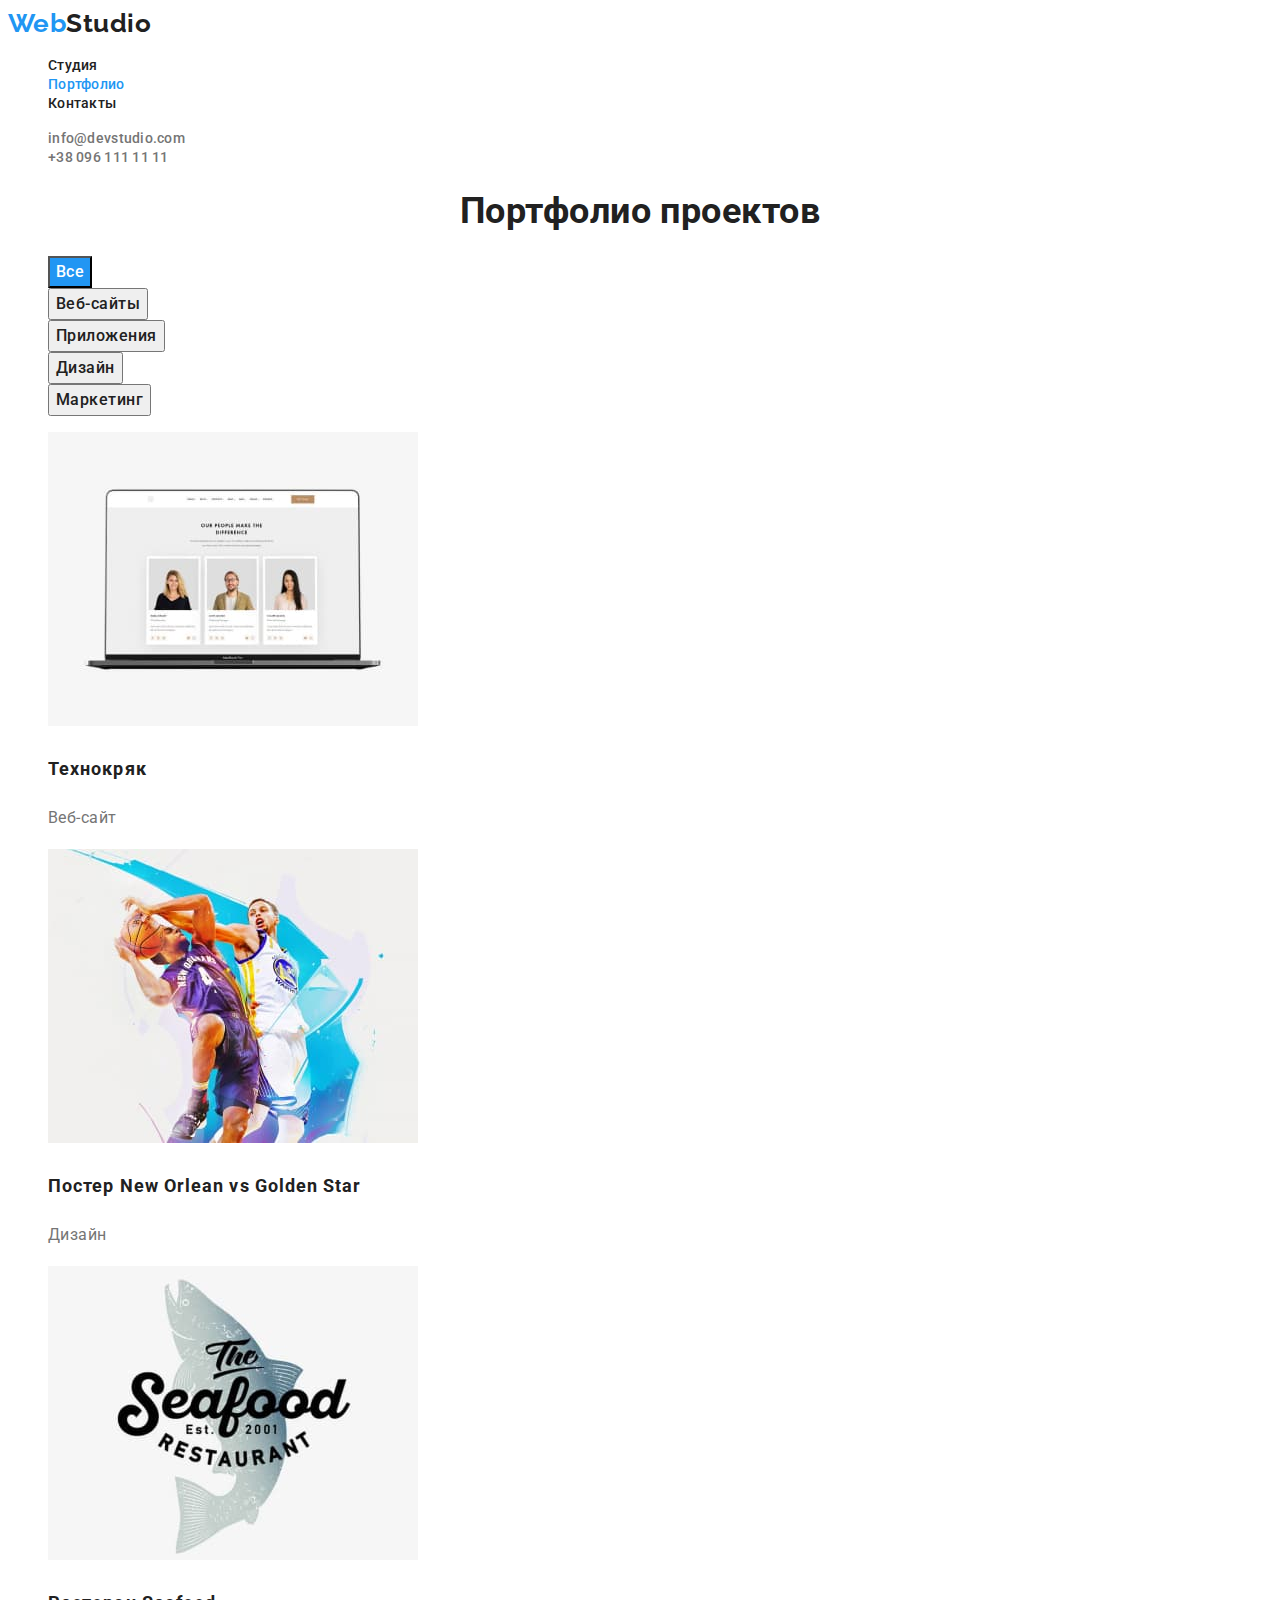
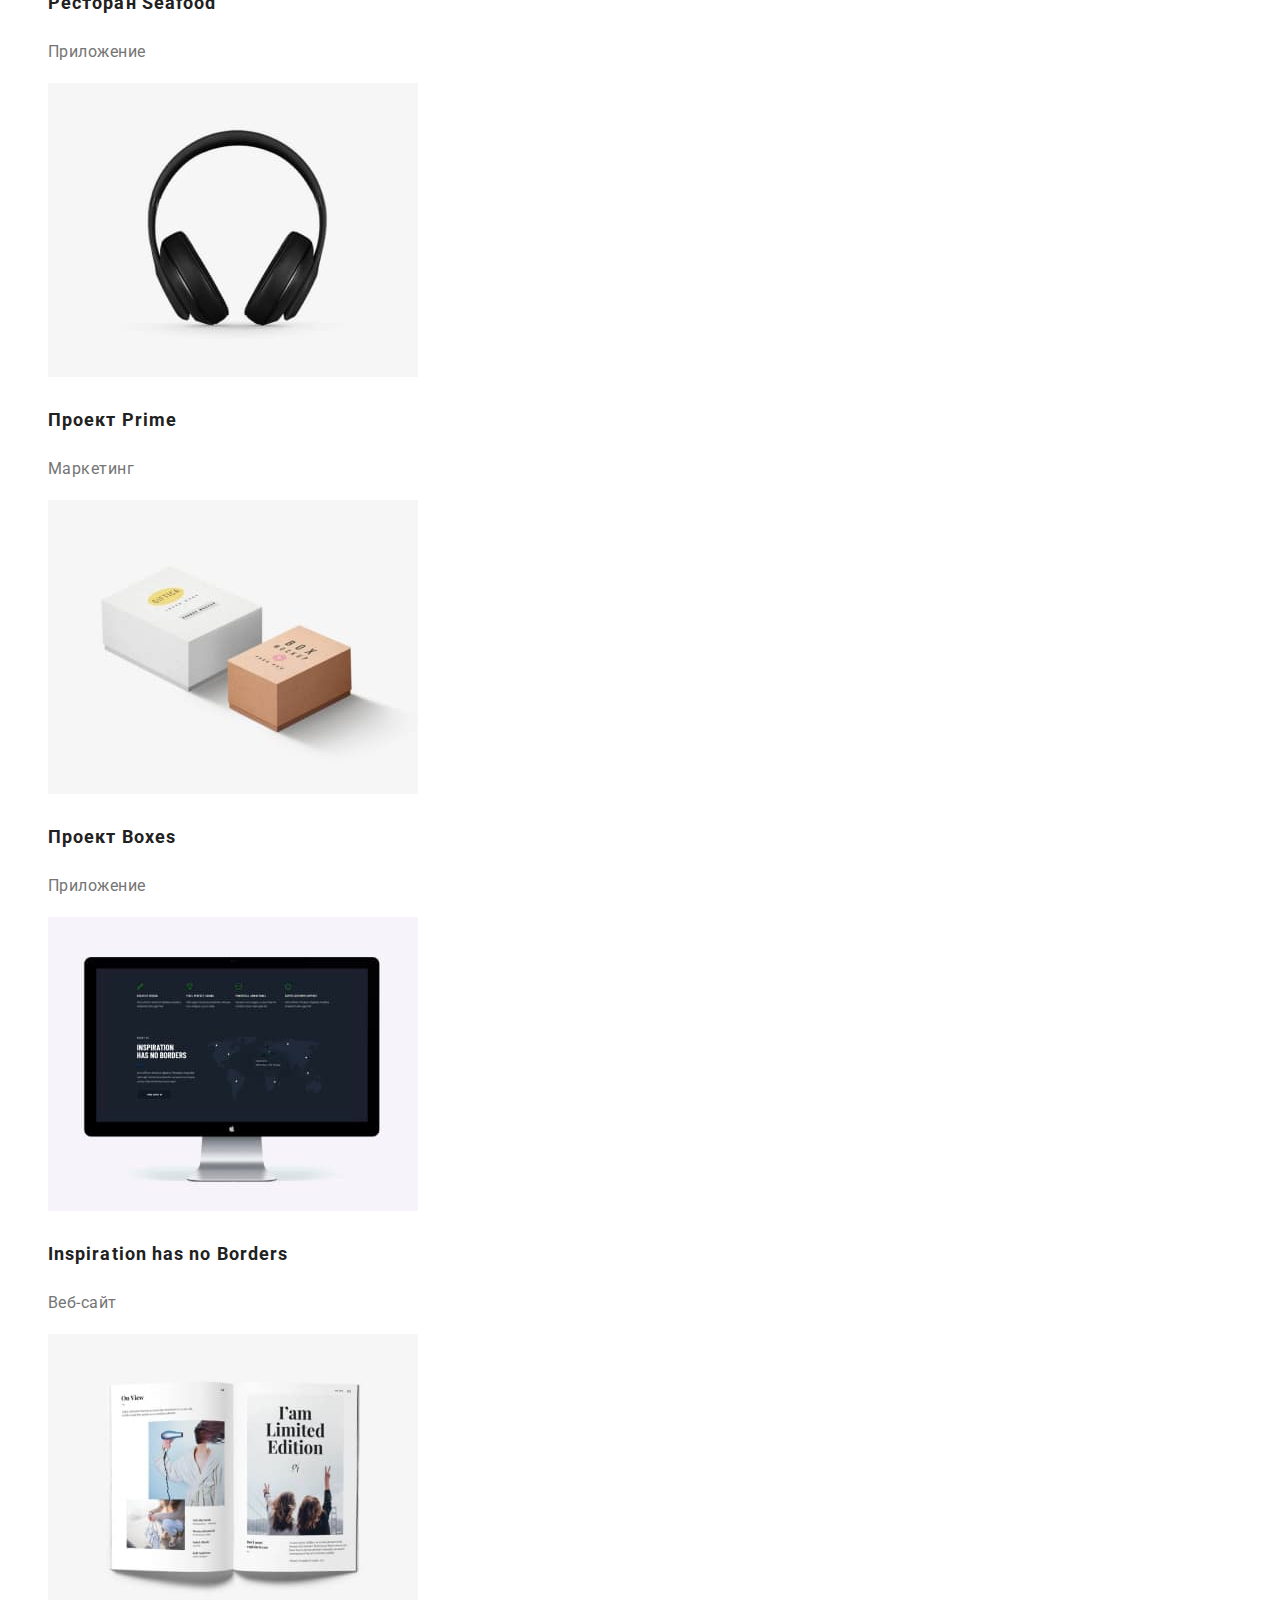
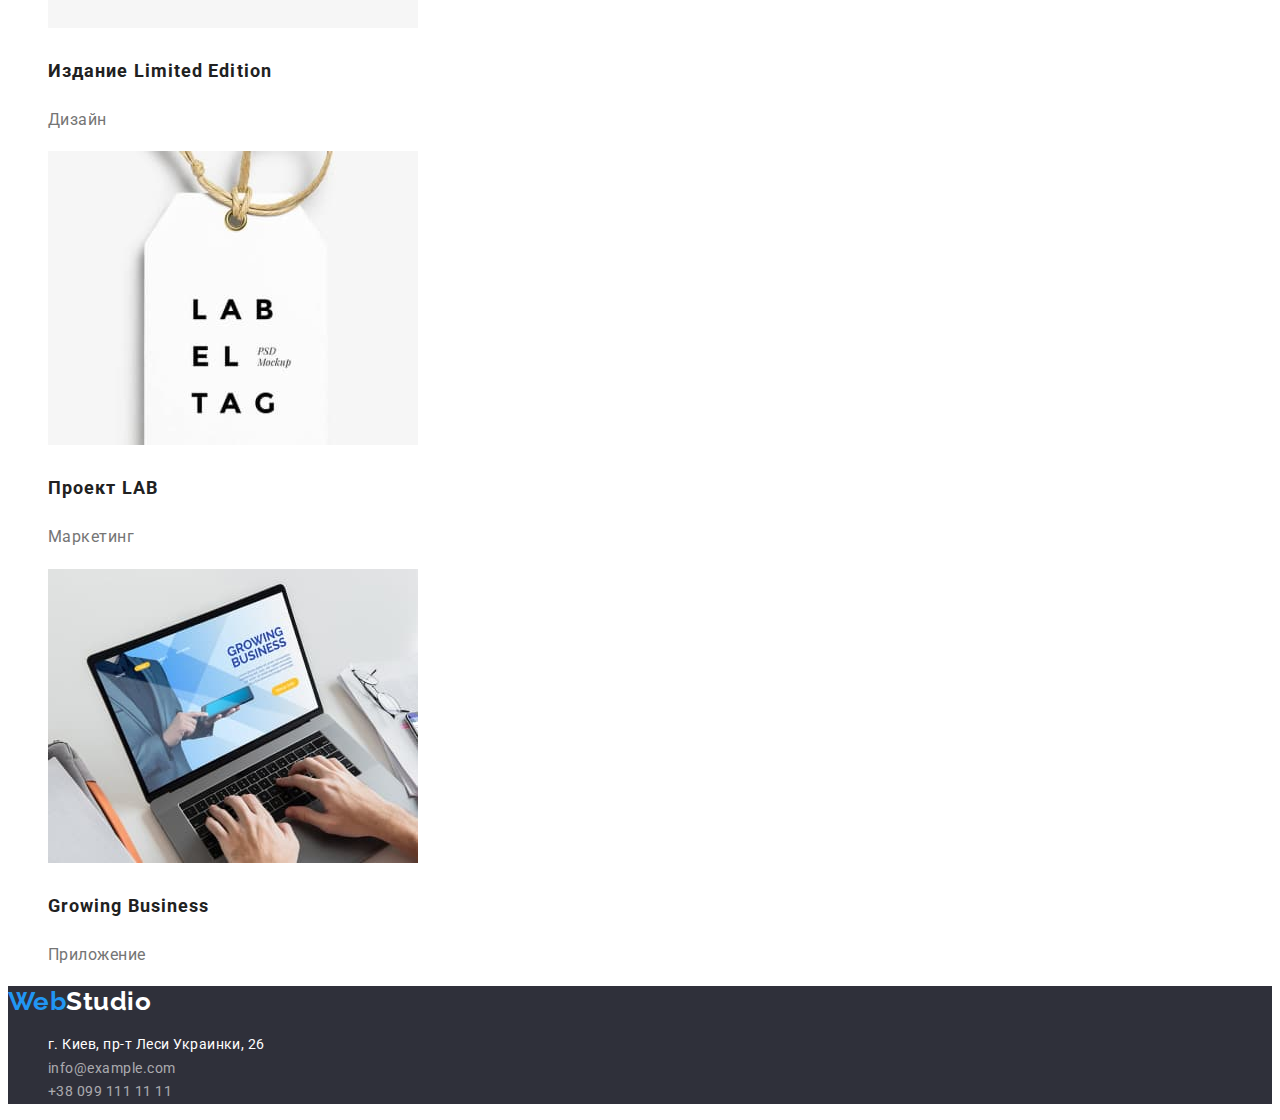
==== portfolio.html @ 9f4eed7f "hw-03 start" ====
<!DOCTYPE html>
<html lang="ru">

<head>
    <meta charset="UTF-8">
    <meta http-equiv="X-UA-Compatible" content="IE=edge">
    <meta name="viewport" content="width=device-width, initial-scale=1.0">
    <title>Web studio</title>
    <link rel="stylesheet" href="./css/styles.css" />
    <link rel="preconnect" href="https://fonts.googleapis.com">
    <link rel="preconnect" href="https://fonts.gstatic.com" crossorigin>
    <link href="https://fonts.googleapis.com/css2?family=Raleway:wght@700&family=Roboto:ital,wght@0,400;0,500;0,900;1,700&display=swap"
    rel="stylesheet">
</head>

<body class="body">

    <!--Шапка сайта-->
    <header class="page-header">
        <nav>
            <a href="./index.html" class="logo">Web<span class="logo-span">Studio</span></a>

            <ul class="site-nav list">
                <li><a href="./index.html" class="link">Студия</a></li>
                <li><a href="./portfolio.html" class="link active">Портфолио</a></li>
                <li><a href="./" class="link">Контакты</a></li>
            </ul>
        </nav>

            <ul class="auth-nav list">
                <li><a href="mailto:info@devstudio.com" class="link">info@devstudio.com</a></li>
                <li><a href="tel:+380961111111" class="link">+38 096 111 11 11</a></li>
            </ul>
    </header>

    <!--Основной контент-->
    <main>

        <!-- Портфолио -->
        <section class="section">
            <h1 class="section-title">Портфолио проектов</h1>
                <ul class="filters"> 
                    <li class="filter list">                
                    <button type="button" class="filter-button active">Все</button>
                    </li>
                    <li class="filter list">                
                    <button type="button" class="filter-button">Веб-сайты</button>
                    </li>
                    <li class="filter list">                
                    <button type="button" class="filter-button">Приложения</button>
                    </li>
                    <li class="filter list">                
                    <button type="button" class="filter-button">Дизайн</button>
                    </li>
                    <li class="filter list">                
                    <button type="button" class="filter-button">Маркетинг</button>
                    </li>
                </ul>

                <ul class="projects list">
                    <li>
                        <a href="" class="projects link">
                            <img src="./images/portfolio/technocrack.jpg" alt="Лаптоп с картинками людей" 
                            width="370" height="294">
                            <h2 class="title">Технокряк</h2>
                            <p class="text">Веб-сайт</p>
                        </a>
                    </li>
                    <li>
                        <a href="" class="projects link">
                            <img src="./images/portfolio/neworleanvsgoldenstar.jpg" alt="Баскетболисты боряться за мячь" 
                            width="370" height="294">
                            <h2 class="title">Постер <span lang="en">New Orlean vs Golden Star</span></h2>
                            <p class="text">Дизайн</p>
                        </a>
                    </li>
                    <li>
                        <a href="" class="projects link">
                            <img src="./images/portfolio/seafood.jpg" alt="Название ресторана с рыбой на фоне" 
                            width="370" height="294">
                            <h2 class="title">Ресторан Seafood</h2>
                            <p class="text">Приложение</p>
                        </a>
                    </li>
                    <li>
                        <a href="" class="projects link">
                            <img src="./images/portfolio/prime.jpg" alt="Наушники"
                            width="370" height="294">
                            <h2 class="title">Проект <span lang="en">Prime</span></h2>
                            <p class="text">Маркетинг</p>
                        </a>
                    </li>
                    <li>
                        <a href="" class="projects link">
                            <img src="./images/portfolio/boxes.jpg" alt="Две небольшие коробки"
                            width="370" height="294">
                            <h2 class="title">Проект <span lang="en">Boxes</span></h2>
                            <p class="text">Приложение</p>
                        </a>
                    </li>
                    <li>
                        <a href="" class="projects link">
                            <img src="./images/portfolio/hasnoborders.jpg" alt="Компьютер с картой мира"
                            width="370" height="294">
                            <h2 class="title" lang="en">Inspiration has no Borders</h2>
                            <p class="text">Веб-сайт</p>
                        </a>
                    </li>
                    <li>
                        <a href="" class="projects link">
                            <img src="./images/portfolio/limitededition.jpg" alt="Книга с картинками"
                            width="370" height="294">
                            <h2 class="title">Издание <span lang="en">Limited Edition</span></h2>
                            <p class="text">Дизайн</p>
                        </a>
                    </li>
                    <li>    
                        <a href="" class="projects link">
                            <img src="./images/portfolio/lab.jpg" alt="бирка с надписью"
                            width="370" height="294">
                            <h2 class="title">Проект <span lang="en">LAB</span></h2>
                            <p class="text">Маркетинг</p>
                        </a>
                    </li>            
                    <li>
                        <a href="" class="projects link">
                            <img src="./images/portfolio/growingbusiness.jpg" alt="Лаптоп на экране человек с телефоном и надпись Growing business"
                            width="370" height="294">
                            <h2 class="title" lang="en">Growing Business</h2>
                            <p class="text">Приложение</p>
                        </a>
                    </li>
                </ul>
        </section>

    </main>

    <!--Подвал-->
    <footer class="footer">
        <a class="logo" href="./index.html">Web<span class="logo-span">Studio</span></a>
        <address>
            <ul class="address list">
                <li><a href="https://goo.gl/maps/AirsbdC57sYQPZAz8" target="_blank" rel="noopener noreferrer"
                        class="link address">г. Киев, пр-т Леси Украинки, 26</a></li>
                <li><a href="mailto:info@dexample.com" class="link">info@example.com</a></li>
                <li><a href="tel:+380991111111" class="link">+38 099 111 11 11</a></li>
            </ul>
        </address>
    </footer>
</body>

</html>
---- css/styles.css ----
:root {
    --main-color: rgba(117, 117, 117, 1);
    --secondary-color:rgba(33, 33, 33, 1);
   
    --accent-color: rgba(33, 150, 243, 1);
    --white-color: #FFFFFF;
    --grey-color: rgba(47, 48, 58, 1);

    --adress-color: rgba(255, 255, 255, 0.6);
}

.body {
    background-color: var(--white-color);
    color: var(--main-color);
   
    font-family: Roboto, sans-serif;
    letter-spacing: 0.03em;
}

.list {
    list-style: none;
}



/* nav */

.logo {
    color: var(--accent-color);
   
    font-family: Raleway, sans-serif;
    font-weight: 700;
    font-size: 26px;
    line-height: 1.19;
    text-decoration: none;
 
}

.logo .logo-span {
    color: var(--secondary-color);
}

.site-nav .link {
    color: var(--secondary-color);
    
    font-weight: 500;
    font-size: 14px;
    line-height: 1.14;
    letter-spacing: 0.02em;
    text-decoration: none;
}

.site-nav .link.active {
    color: var(--accent-color);
}

.site-nav .link:hover,
.site-nav .link:focus {
    color: var(--accent-color);
}

.auth-nav .link {
    color: inherit;
    
    font-weight: 500;
    font-size: 14px;
    line-height: 1.14;
    letter-spacing: 0.02em;
    list-style: none;
    text-decoration: none;
}

.auth-nav .link:hover,
.auth-nav .link:focus {
    color: var(--accent-color);
}

/* hero */

.hero {
    background-color: rgba(47, 48, 58, 1);
}

.hero .hero-title {
    color: var(--white-color);

    font-weight: 900;
    font-size: 44px;
    line-height: 1.36;
    text-align: center;
    letter-spacing: 0.06em;
    text-transform: uppercase;
}

/* buttons */
.hero-button {
    color: var(--white-color);
    background-color: var(--accent-color);

    font-family: roboto, sans-serif;
    font-style: normal;
    font-weight: 700;
    font-size: 16px;
    line-height: 1.88;
    
    border-style:hidden;
    letter-spacing: 0.06em;
    
    cursor: pointer;
}

.filter-button {
    color: var(--secondary-color);

    font-family: roboto, sans-serif;
    font-style: normal;
    font-weight: 500;
    font-size: 16px;
    line-height: 1.62;
    letter-spacing: 0.03em;

    cursor:pointer;

}

.filter-button.active {
    color: var(--white-color);
    background-color: var(--accent-color);
}

/* section  */

.section .section-title {
    color: var(--secondary-color);

    font-weight: 700;
    font-size: 36px;
    line-height: 1.17;
    text-align: center;

}


.advantages .title {
    color: var(--secondary-color);

    font-weight: 700;
    font-size: 14px;
    line-height: 1.14;
    text-transform: uppercase;
}

.advantages .text {
    font-size: 14px;
    line-height: 1.71;
}

.team.list .title,
.team.list .text {
    text-align: center;
}

.team .text {
    font-size: 16px;
    line-height: 1.19;
}

.team .title {
    color: var(--secondary-color);
    
    font-weight: 500;
    font-size: 16px;
    line-height: 1.19;
    letter-spacing: 0.03em;
}

.projects.link {
    color:var(--main-color);

    font-size: 16px;
    line-height: 1.88;
    text-decoration: none;
}

.projects.link .title {
    color: var(--secondary-color);
       
    font-weight: 700;
    font-size: 18px;
    line-height: 2;
    letter-spacing: 0.06em;
}





/* footer */

.footer {
    background-color: var(--grey-color)
}


.footer .logo {
    font-family: raleway, sans-serif;
    font-weight: 700;
    font-size: 26px;
    line-height: 1.19;
    text-decoration: none;
}

.footer .logo-span {
    color:var(--white-color);
}

.footer .link {
color: var(--adress-color);

font-style: normal;
font-size: 14px;
line-height: 1.71;
text-decoration: none;
}

.footer .link:hover,
.footer .link:focus {
    color: var(--accent-color);
}

.footer .link.address {
    color: var(--white-color);
}

.footer .link.address:hover,
.footer .link.address:focus {
    color: var(--accent-color);
}
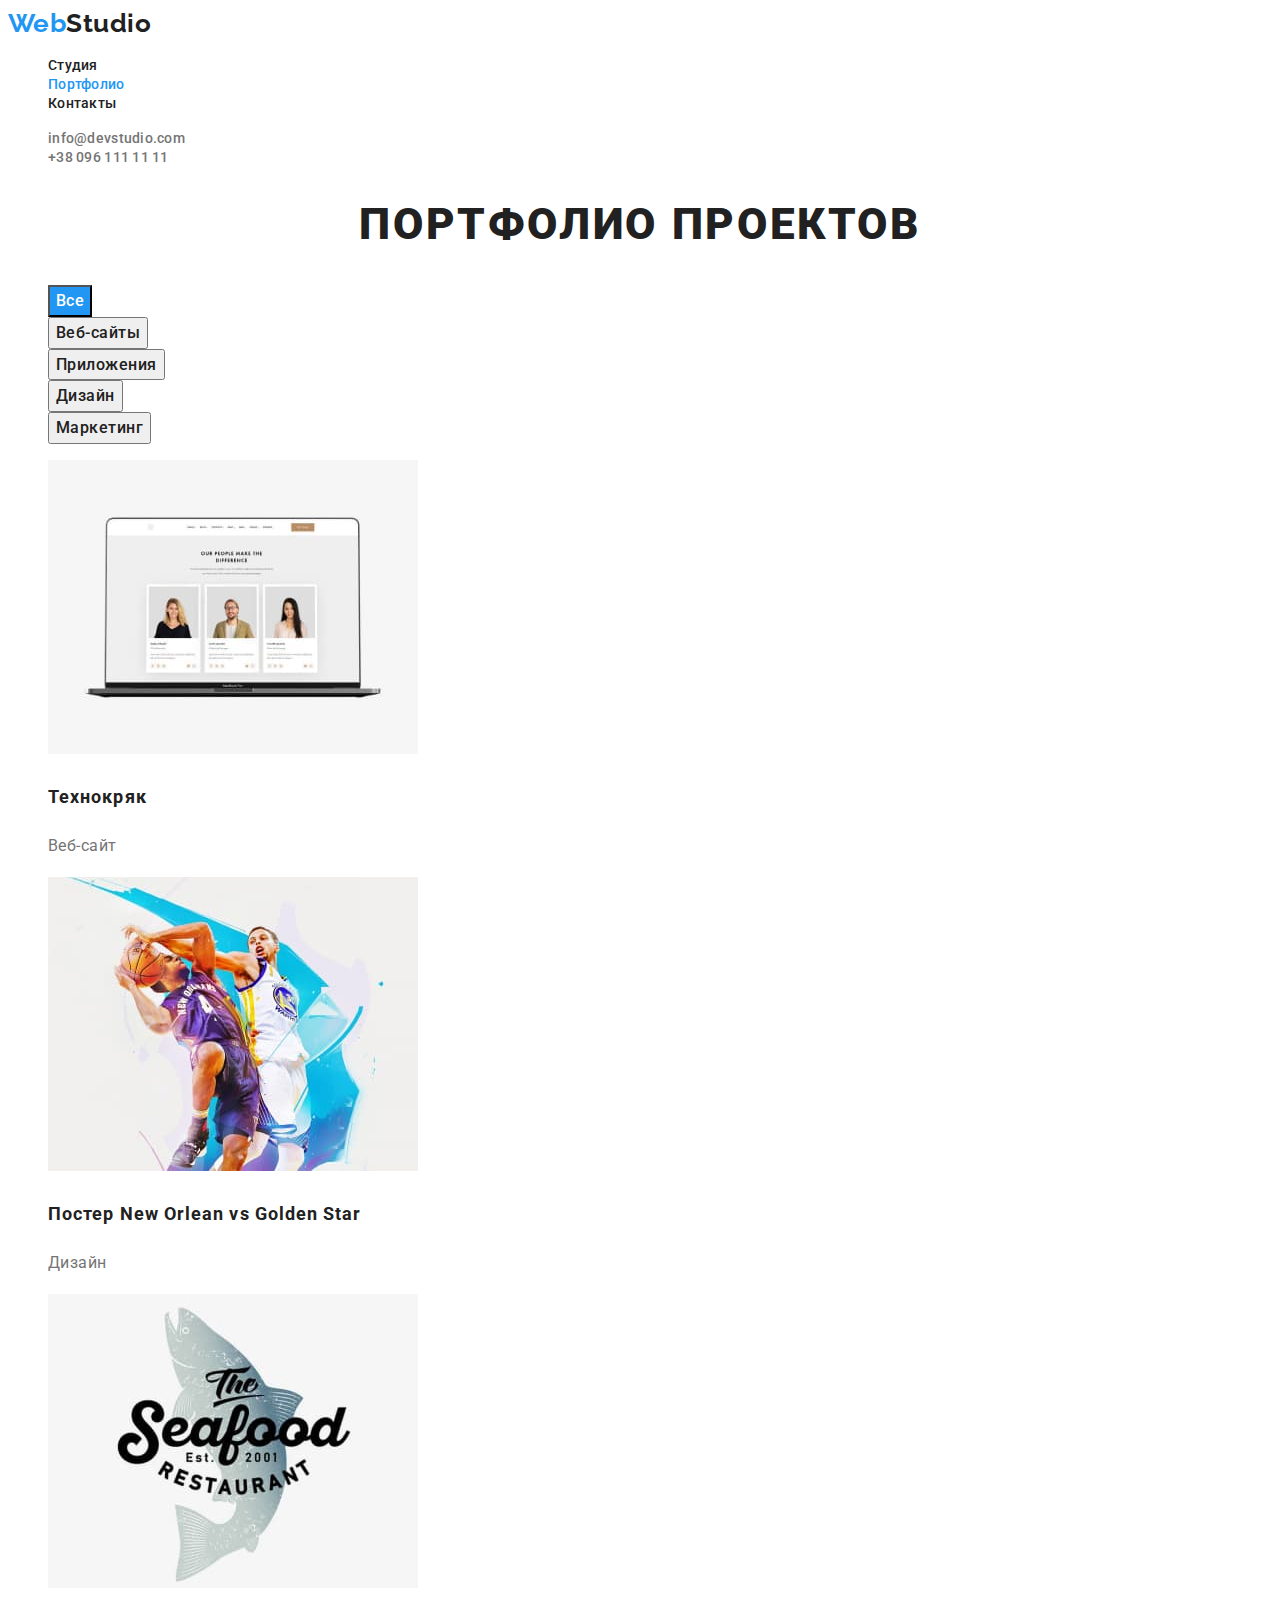
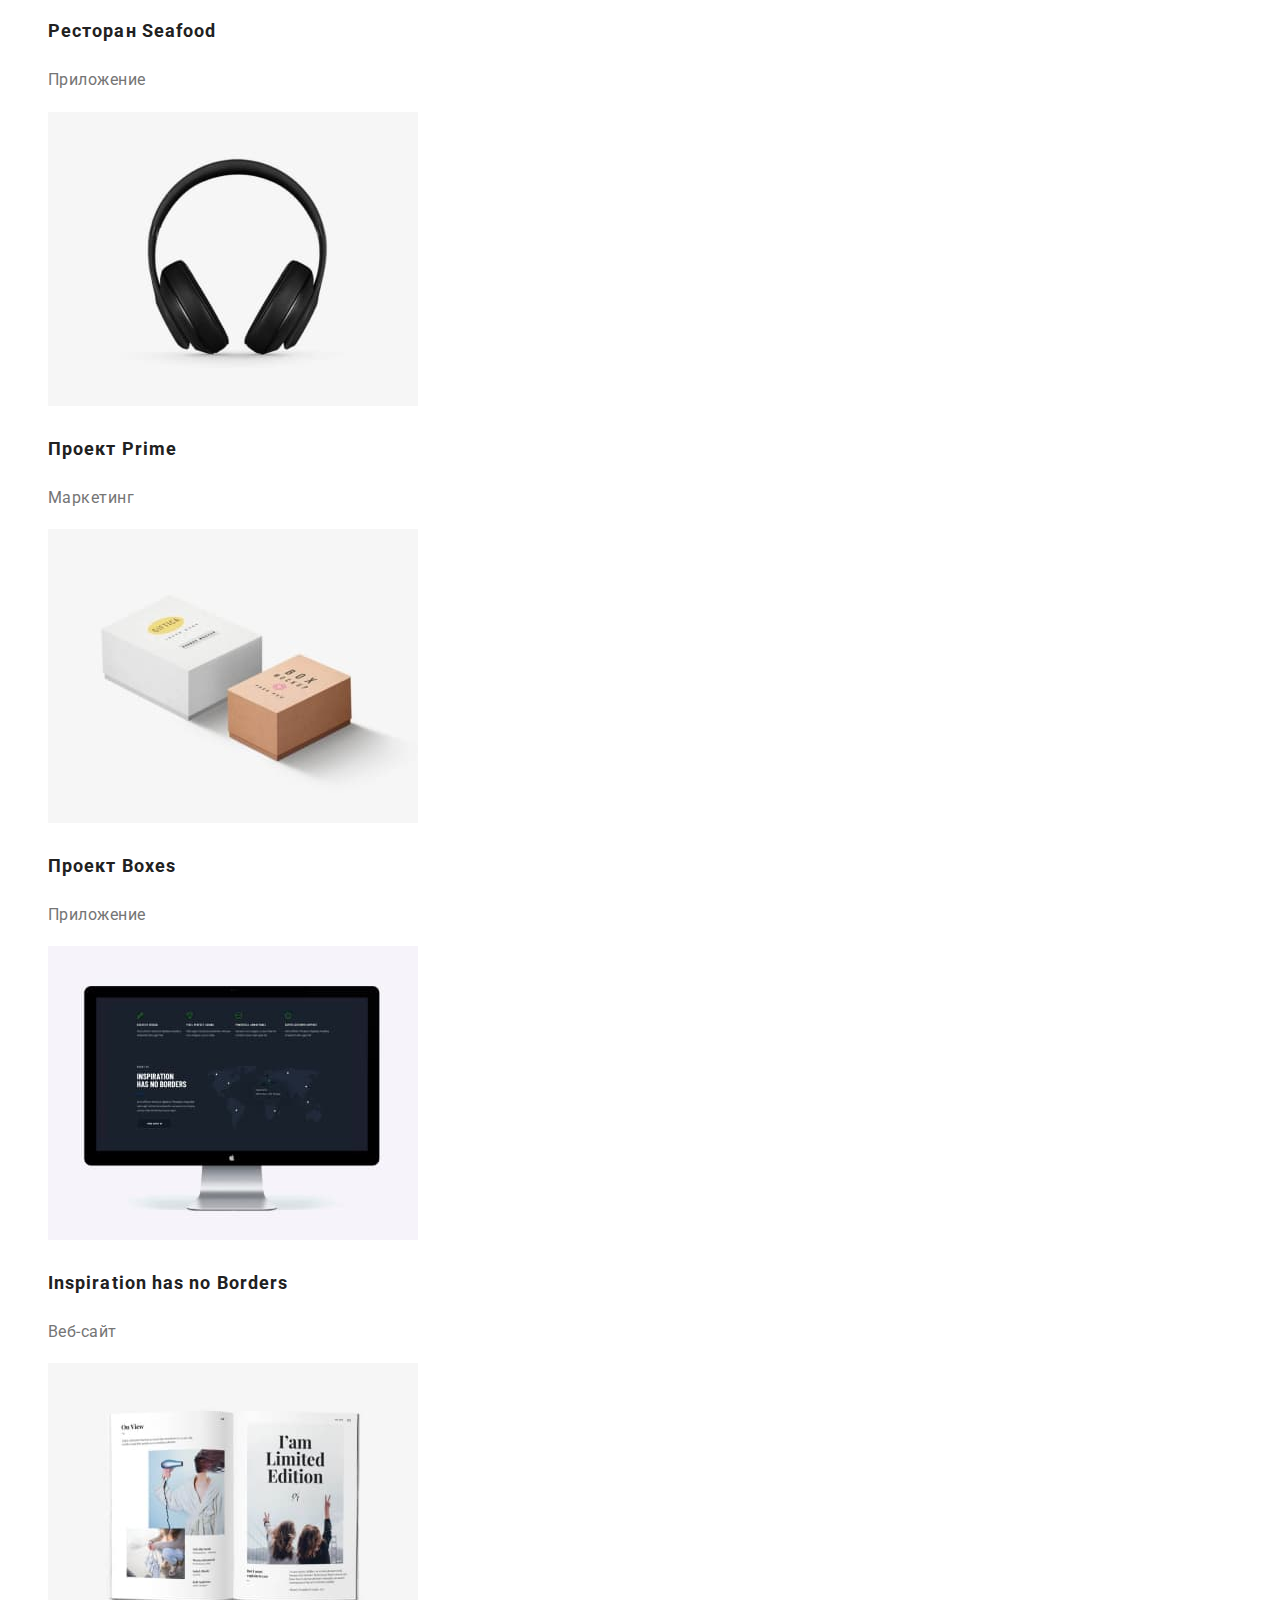
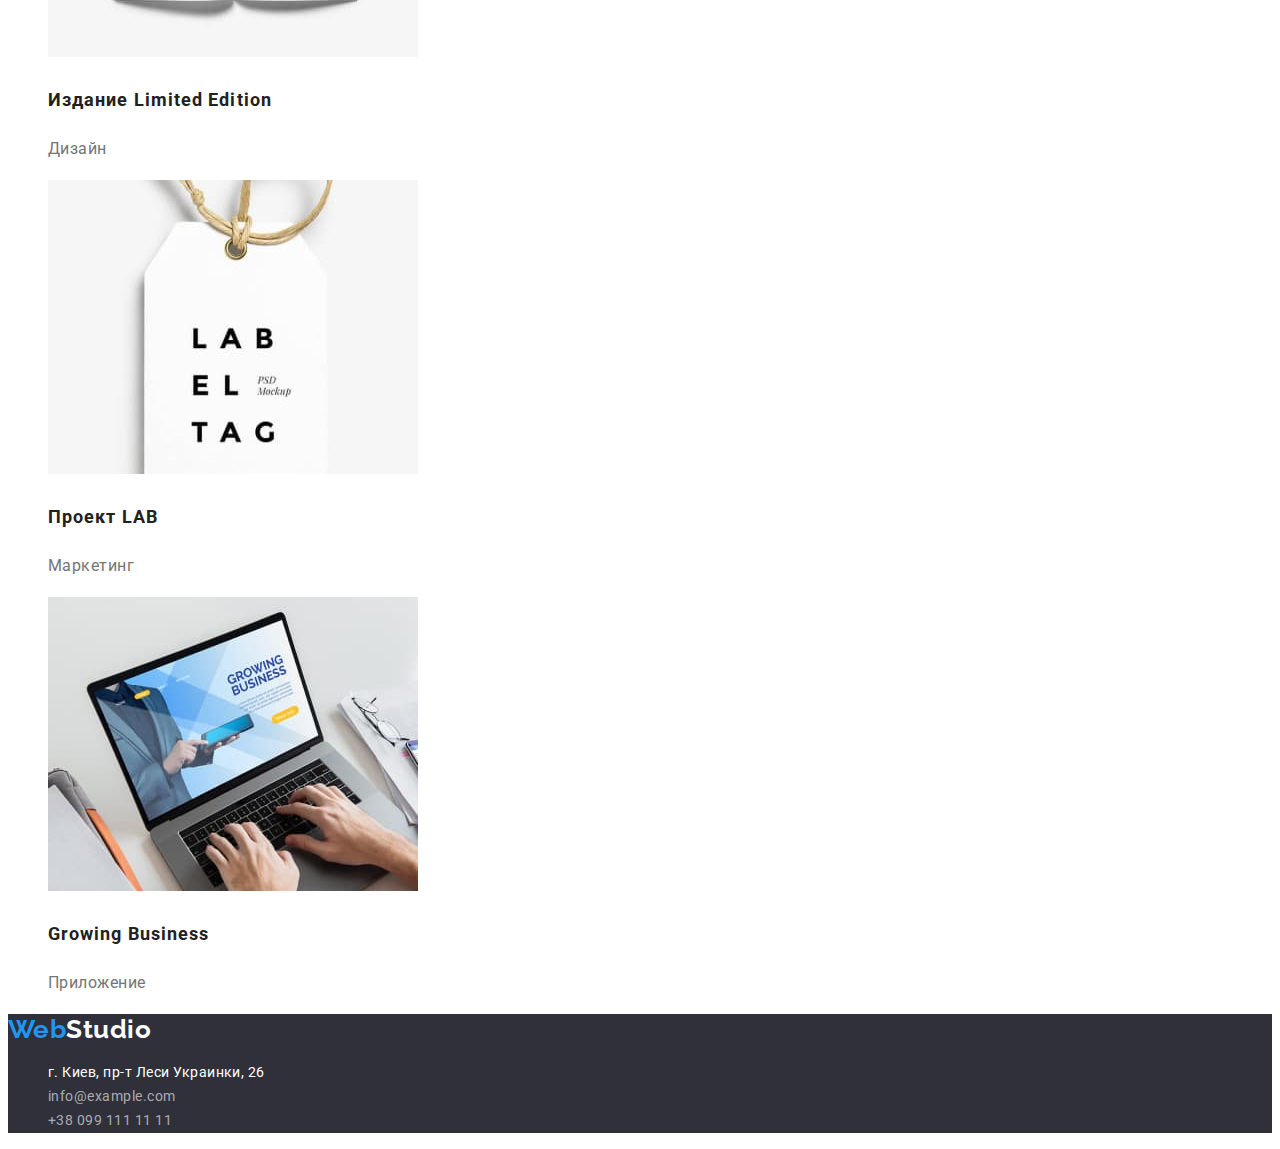
==== commit a9ca7157: "hw-03 start" ====
--- a/portfolio.html
+++ b/portfolio.html
@@ -6,11 +6,11 @@
     <meta http-equiv="X-UA-Compatible" content="IE=edge">
     <meta name="viewport" content="width=device-width, initial-scale=1.0">
     <title>Web studio</title>
-    <link rel="stylesheet" href="./css/styles.css" />
     <link rel="preconnect" href="https://fonts.googleapis.com">
     <link rel="preconnect" href="https://fonts.gstatic.com" crossorigin>
-    <link href="https://fonts.googleapis.com/css2?family=Raleway:wght@700&family=Roboto:ital,wght@0,400;0,500;0,900;1,700&display=swap"
-    rel="stylesheet">
+    <link href="https://fonts.googleapis.com/css2?family=Raleway:wght@700&family=Roboto:wght@400;500;700;900&display=swap"
+        rel="stylesheet">
+    <link rel="stylesheet" href="./css/styles.css" />
 </head>
 
 <body class="body">
@@ -18,19 +18,19 @@
     <!--Шапка сайта-->
     <header class="page-header">
         <nav>
-            <a href="./index.html" class="logo">Web<span class="logo-span">Studio</span></a>
-
+            <a href="./index.html" class="header-logo">Web<span class="header-logo-span">Studio</span></a>
+        
             <ul class="site-nav list">
-                <li><a href="./index.html" class="link">Студия</a></li>
-                <li><a href="./portfolio.html" class="link active">Портфолио</a></li>
-                <li><a href="./" class="link">Контакты</a></li>
+                <li><a href="./index.html" class="site-nav-link">Студия</a></li>
+                <li><a href="./portfolio.html" class="site-nav-link active">Портфолио</a></li>
+                <li><a href="./" class="site-nav-link">Контакты</a></li>
             </ul>
         </nav>
-
-            <ul class="auth-nav list">
-                <li><a href="mailto:info@devstudio.com" class="link">info@devstudio.com</a></li>
-                <li><a href="tel:+380961111111" class="link">+38 096 111 11 11</a></li>
-            </ul>
+        
+        <ul class="auth-nav list">
+            <li><a href="mailto:info@devstudio.com" class="auth-nav-link">info@devstudio.com</a></li>
+            <li><a href="tel:+380961111111" class="auth-nav-link">+38 096 111 11 11</a></li>
+        </ul>
     </header>
 
     <!--Основной контент-->
@@ -59,7 +59,7 @@
 
                 <ul class="projects list">
                     <li>
-                        <a href="" class="projects link">
+                        <a href="" class="projects">
                             <img src="./images/portfolio/technocrack.jpg" alt="Лаптоп с картинками людей" 
                             width="370" height="294">
                             <h2 class="title">Технокряк</h2>
@@ -67,7 +67,7 @@
                         </a>
                     </li>
                     <li>
-                        <a href="" class="projects link">
+                        <a href="" class="projects">
                             <img src="./images/portfolio/neworleanvsgoldenstar.jpg" alt="Баскетболисты боряться за мячь" 
                             width="370" height="294">
                             <h2 class="title">Постер <span lang="en">New Orlean vs Golden Star</span></h2>
@@ -75,7 +75,7 @@
                         </a>
                     </li>
                     <li>
-                        <a href="" class="projects link">
+                        <a href="" class="projects">
                             <img src="./images/portfolio/seafood.jpg" alt="Название ресторана с рыбой на фоне" 
                             width="370" height="294">
                             <h2 class="title">Ресторан Seafood</h2>
@@ -83,7 +83,7 @@
                         </a>
                     </li>
                     <li>
-                        <a href="" class="projects link">
+                        <a href="" class="projects">
                             <img src="./images/portfolio/prime.jpg" alt="Наушники"
                             width="370" height="294">
                             <h2 class="title">Проект <span lang="en">Prime</span></h2>
@@ -91,7 +91,7 @@
                         </a>
                     </li>
                     <li>
-                        <a href="" class="projects link">
+                        <a href="" class="projects">
                             <img src="./images/portfolio/boxes.jpg" alt="Две небольшие коробки"
                             width="370" height="294">
                             <h2 class="title">Проект <span lang="en">Boxes</span></h2>
@@ -99,7 +99,7 @@
                         </a>
                     </li>
                     <li>
-                        <a href="" class="projects link">
+                        <a href="" class="projects">
                             <img src="./images/portfolio/hasnoborders.jpg" alt="Компьютер с картой мира"
                             width="370" height="294">
                             <h2 class="title" lang="en">Inspiration has no Borders</h2>
@@ -107,7 +107,7 @@
                         </a>
                     </li>
                     <li>
-                        <a href="" class="projects link">
+                        <a href="" class="projects">
                             <img src="./images/portfolio/limitededition.jpg" alt="Книга с картинками"
                             width="370" height="294">
                             <h2 class="title">Издание <span lang="en">Limited Edition</span></h2>
@@ -115,7 +115,7 @@
                         </a>
                     </li>
                     <li>    
-                        <a href="" class="projects link">
+                        <a href="" class="projects">
                             <img src="./images/portfolio/lab.jpg" alt="бирка с надписью"
                             width="370" height="294">
                             <h2 class="title">Проект <span lang="en">LAB</span></h2>
@@ -123,7 +123,7 @@
                         </a>
                     </li>            
                     <li>
-                        <a href="" class="projects link">
+                        <a href="" class="projects">
                             <img src="./images/portfolio/growingbusiness.jpg" alt="Лаптоп на экране человек с телефоном и надпись Growing business"
                             width="370" height="294">
                             <h2 class="title" lang="en">Growing Business</h2>
@@ -137,15 +137,15 @@
 
     <!--Подвал-->
     <footer class="footer">
-        <a class="logo" href="./index.html">Web<span class="logo-span">Studio</span></a>
-        <address>
-            <ul class="address list">
-                <li><a href="https://goo.gl/maps/AirsbdC57sYQPZAz8" target="_blank" rel="noopener noreferrer"
-                        class="link address">г. Киев, пр-т Леси Украинки, 26</a></li>
-                <li><a href="mailto:info@dexample.com" class="link">info@example.com</a></li>
-                <li><a href="tel:+380991111111" class="link">+38 099 111 11 11</a></li>
-            </ul>
-        </address>
+            <a class="footer-logo" href="./index.html">Web<span class="footer-logo span">Studio</span></a>
+            <address>
+                <ul class="address list">
+                    <li><a href="https://goo.gl/maps/AirsbdC57sYQPZAz8" target="_blank" rel="noopener noreferrer"
+                            class="footer-link address">г. Киев, пр-т Леси Украинки, 26</a></li>
+                    <li><a href="mailto:info@dexample.com" class="footer-link">info@example.com</a></li>
+                    <li><a href="tel:+380991111111" class="footer-link">+38 099 111 11 11</a></li>
+                </ul>
+            </address>
     </footer>
 </body>
 
--- a/css/styles.css
+++ b/css/styles.css
@@ -1,13 +1,14 @@
 
 :root {
-    --main-color: rgba(117, 117, 117, 1);
-    --secondary-color:rgba(33, 33, 33, 1);
+    --main-color: #757575;
+    --secondary-color: #212121;
    
-    --accent-color: rgba(33, 150, 243, 1);
+    --accent-color: #2196F3;
     --white-color: #FFFFFF;
-    --grey-color: rgba(47, 48, 58, 1);
-
-    --adress-color: rgba(255, 255, 255, 0.6);
+    --grey-color: #2F303A;
+
+    --team-color: #F5F4FA;
+    --adress-color: #FFFFFF99;
 }
 
 .body {
@@ -26,7 +27,8 @@
 
 /* nav */
 
-.logo {
+.header-logo,
+.footer-logo {
     color: var(--accent-color);
    
     font-family: Raleway, sans-serif;
@@ -37,11 +39,11 @@
  
 }
 
-.logo .logo-span {
-    color: var(--secondary-color);
-}
-
-.site-nav .link {
+.header-logo-span {
+    color: var(--secondary-color);
+}
+
+.site-nav a {
     color: var(--secondary-color);
     
     font-weight: 500;
@@ -51,16 +53,16 @@
     text-decoration: none;
 }
 
-.site-nav .link.active {
-    color: var(--accent-color);
-}
-
-.site-nav .link:hover,
-.site-nav .link:focus {
-    color: var(--accent-color);
-}
-
-.auth-nav .link {
+.site-nav-link.active {
+    color: var(--accent-color);
+}
+
+.site-nav-link:hover,
+.site-nav-link:focus {
+    color: var(--accent-color);
+}
+
+.auth-nav-link {
     color: inherit;
     
     font-weight: 500;
@@ -71,8 +73,8 @@
     text-decoration: none;
 }
 
-.auth-nav .link:hover,
-.auth-nav .link:focus {
+.auth-nav-link:hover,
+.auth-nav-link:focus {
     color: var(--accent-color);
 }
 
@@ -82,7 +84,7 @@
     background-color: rgba(47, 48, 58, 1);
 }
 
-.hero .hero-title {
+.hero-title {
     color: var(--white-color);
 
     font-weight: 900;
@@ -99,7 +101,6 @@
     background-color: var(--accent-color);
 
     font-family: roboto, sans-serif;
-    font-style: normal;
     font-weight: 700;
     font-size: 16px;
     line-height: 1.88;
@@ -110,11 +111,16 @@
     cursor: pointer;
 }
 
+.hero-button:hover,
+.hero-button:focus {
+    background-color: #188CE8;
+}
+
+
 .filter-button {
     color: var(--secondary-color);
 
     font-family: roboto, sans-serif;
-    font-style: normal;
     font-weight: 500;
     font-size: 16px;
     line-height: 1.62;
@@ -124,6 +130,12 @@
 
 }
 
+.filter-button:hover,
+.filter-button:focus {
+    color: var(--white-color);
+    background-color: var(--accent-color);
+}
+
 .filter-button.active {
     color: var(--white-color);
     background-color: var(--accent-color);
@@ -131,7 +143,18 @@
 
 /* section  */
 
-.section .section-title {
+.section h1 {
+    color: var(--secondary-color);
+
+    font-weight: 900;
+    font-size: 44px;
+    line-height: 1.36;
+    text-align: center;
+    letter-spacing: 0.06em;
+    text-transform: uppercase;
+}
+
+.section h2 {
     color: var(--secondary-color);
 
     font-weight: 700;
@@ -141,8 +164,7 @@
 
 }
 
-
-.advantages .title {
+.advantages-title {
     color: var(--secondary-color);
 
     font-weight: 700;
@@ -151,22 +173,30 @@
     text-transform: uppercase;
 }
 
-.advantages .text {
+.advantages-text {
     font-size: 14px;
     line-height: 1.71;
 }
 
-.team.list .title,
-.team.list .text {
-    text-align: center;
-}
-
-.team .text {
-    font-size: 16px;
-    line-height: 1.19;
-}
-
-.team .title {
+.section.team {
+    background-color: var(--team-color);
+}
+
+.team.list {
+    background-color: var(--white-color);
+}
+
+.team-title,
+.team-text {
+    text-align: center;
+}
+
+.team p {
+    font-size: 16px;
+    line-height: 1.19;
+}
+
+.team h3 {
     color: var(--secondary-color);
     
     font-weight: 500;
@@ -175,7 +205,7 @@
     letter-spacing: 0.03em;
 }
 
-.projects.link {
+.projects {
     color:var(--main-color);
 
     font-size: 16px;
@@ -183,13 +213,14 @@
     text-decoration: none;
 }
 
-.projects.link .title {
+.projects h2 {
     color: var(--secondary-color);
        
     font-weight: 700;
     font-size: 18px;
     line-height: 2;
     letter-spacing: 0.06em;
+    text-align: left;
 }
 
 
@@ -203,7 +234,7 @@
 }
 
 
-.footer .logo {
+.footer-logo {
     font-family: raleway, sans-serif;
     font-weight: 700;
     font-size: 26px;
@@ -211,11 +242,11 @@
     text-decoration: none;
 }
 
-.footer .logo-span {
+.footer-logo.span {
     color:var(--white-color);
 }
 
-.footer .link {
+.footer-link {
 color: var(--adress-color);
 
 font-style: normal;
@@ -224,17 +255,16 @@
 text-decoration: none;
 }
 
-.footer .link:hover,
-.footer .link:focus {
-    color: var(--accent-color);
-}
-
-.footer .link.address {
-    color: var(--white-color);
-}
-
-.footer .link.address:hover,
-.footer .link.address:focus {
-    color: var(--accent-color);
-}
-    +.footer-link:hover,
+.footer-link:focus {
+    color: var(--accent-color);
+}
+
+.footer-link.address {
+    color: var(--white-color);
+}
+
+.footer-link.address:hover,
+.footer-link.address:focus {
+    color: var(--accent-color);
+}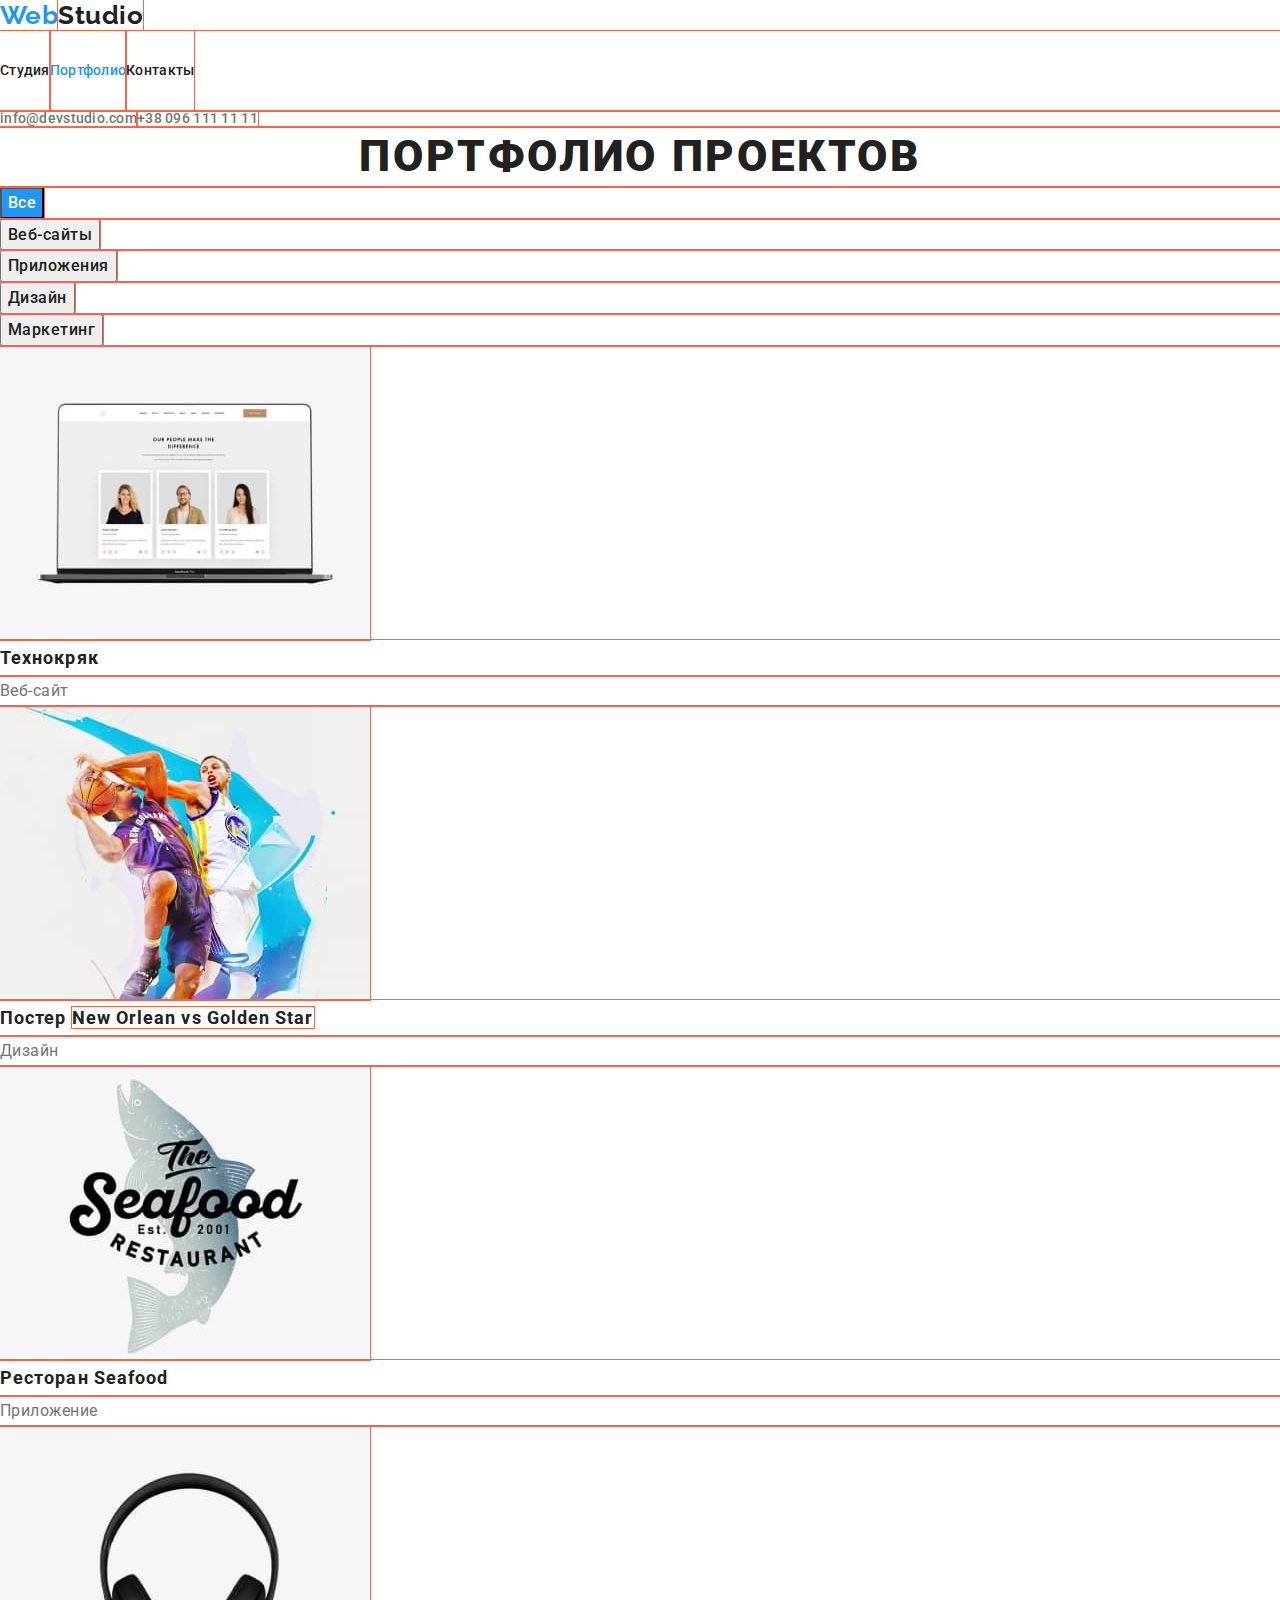
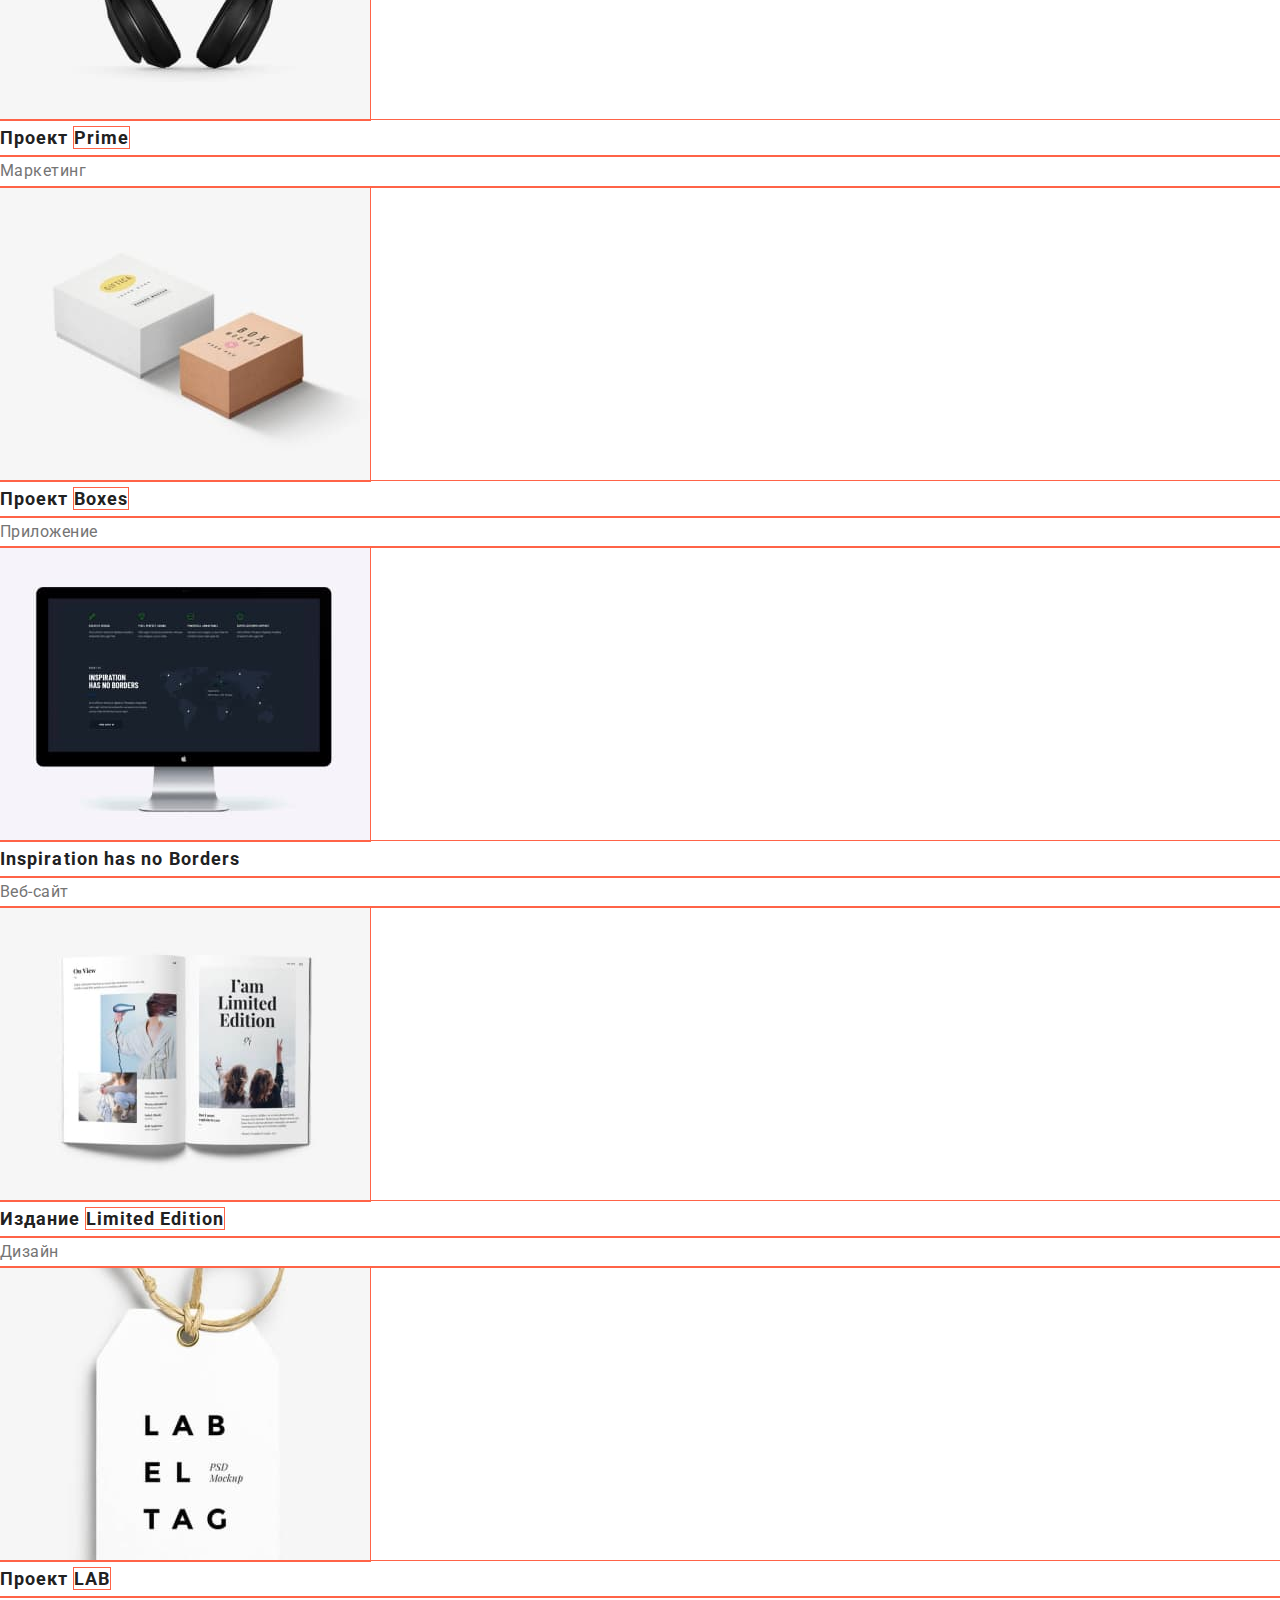
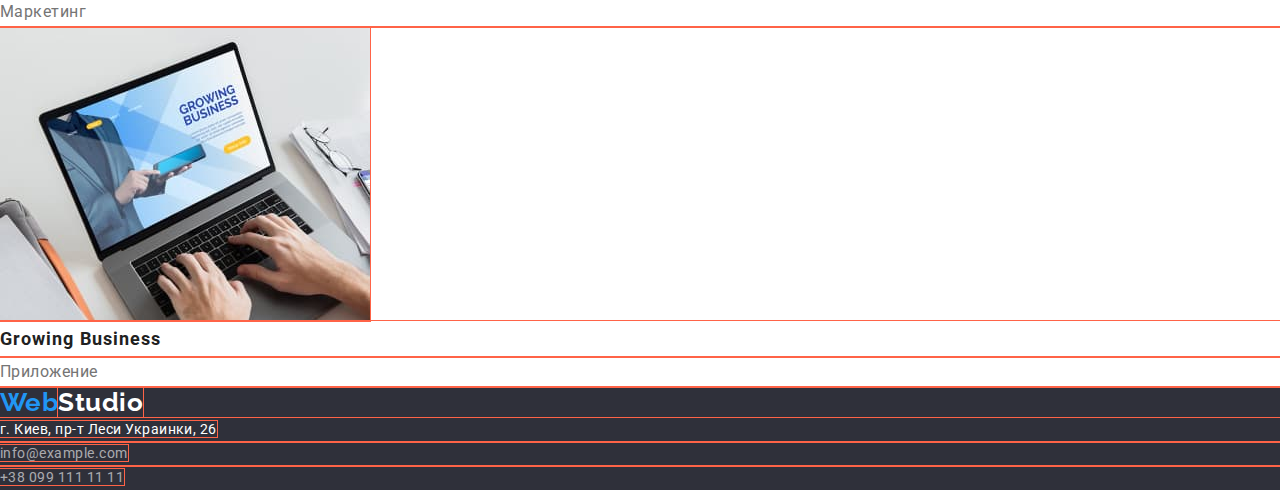
==== commit 12de0ea3: "header positie" ====
--- a/portfolio.html
+++ b/portfolio.html
@@ -6,6 +6,7 @@
     <meta http-equiv="X-UA-Compatible" content="IE=edge">
     <meta name="viewport" content="width=device-width, initial-scale=1.0">
     <title>Web studio</title>
+    <link rel="stylesheet" href="https://cdnjs.cloudflare.com/ajax/libs/modern-normalize/1.1.0/modern-normalize.min.css">
     <link rel="preconnect" href="https://fonts.googleapis.com">
     <link rel="preconnect" href="https://fonts.gstatic.com" crossorigin>
     <link href="https://fonts.googleapis.com/css2?family=Raleway:wght@700&family=Roboto:wght@400;500;700;900&display=swap"
--- a/css/styles.css
+++ b/css/styles.css
@@ -11,6 +11,10 @@
     --adress-color: #FFFFFF99;
 }
 
+* {
+    outline: 1px solid tomato;
+}
+
 .body {
     background-color: var(--white-color);
     color: var(--main-color);
@@ -23,9 +27,45 @@
     list-style: none;
 }
 
-
+h1, h2, h3, h4, h5, h6, p {
+    margin-top: 0;
+    margin-bottom: 0;
+    margin-left: 0;;
+}
+
+ul, li {
+    padding: 0;
+    margin: 0;
+}
+
+img {
+    display: block;
+}
+
+.container  {
+    width: 1200px;
+    margin-left: auto;
+    margin-right: auto;
+    padding-left: 15px;
+    padding-right: 15px;
+}
+
+/* page-header */
+
+.page-header .container {
+    display: flex;
+}
 
 /* nav */
+
+.main-nav, .auth-nav, .site-nav {
+ display: flex;
+ align-items: center;
+}
+
+.header-logo {
+    margin-right: 93px;
+}
 
 .header-logo,
 .footer-logo {
@@ -43,7 +83,16 @@
     color: var(--secondary-color);
 }
 
-.site-nav a {
+.site-nav .item + .item {
+    margin-left: 50px;
+}
+
+.site-nav-link {
+    display: block;
+    padding-top: 32px;
+    padding-bottom: 32px;
+
+
     color: var(--secondary-color);
     
     font-weight: 500;
@@ -62,7 +111,16 @@
     color: var(--accent-color);
 }
 
+.auth-nav .item + .item {
+    margin-left: 50px;
+}
+
+.auth-nav {
+    margin-left: auto;
+}
+
 .auth-nav-link {
+    display: block;
     color: inherit;
     
     font-weight: 500;
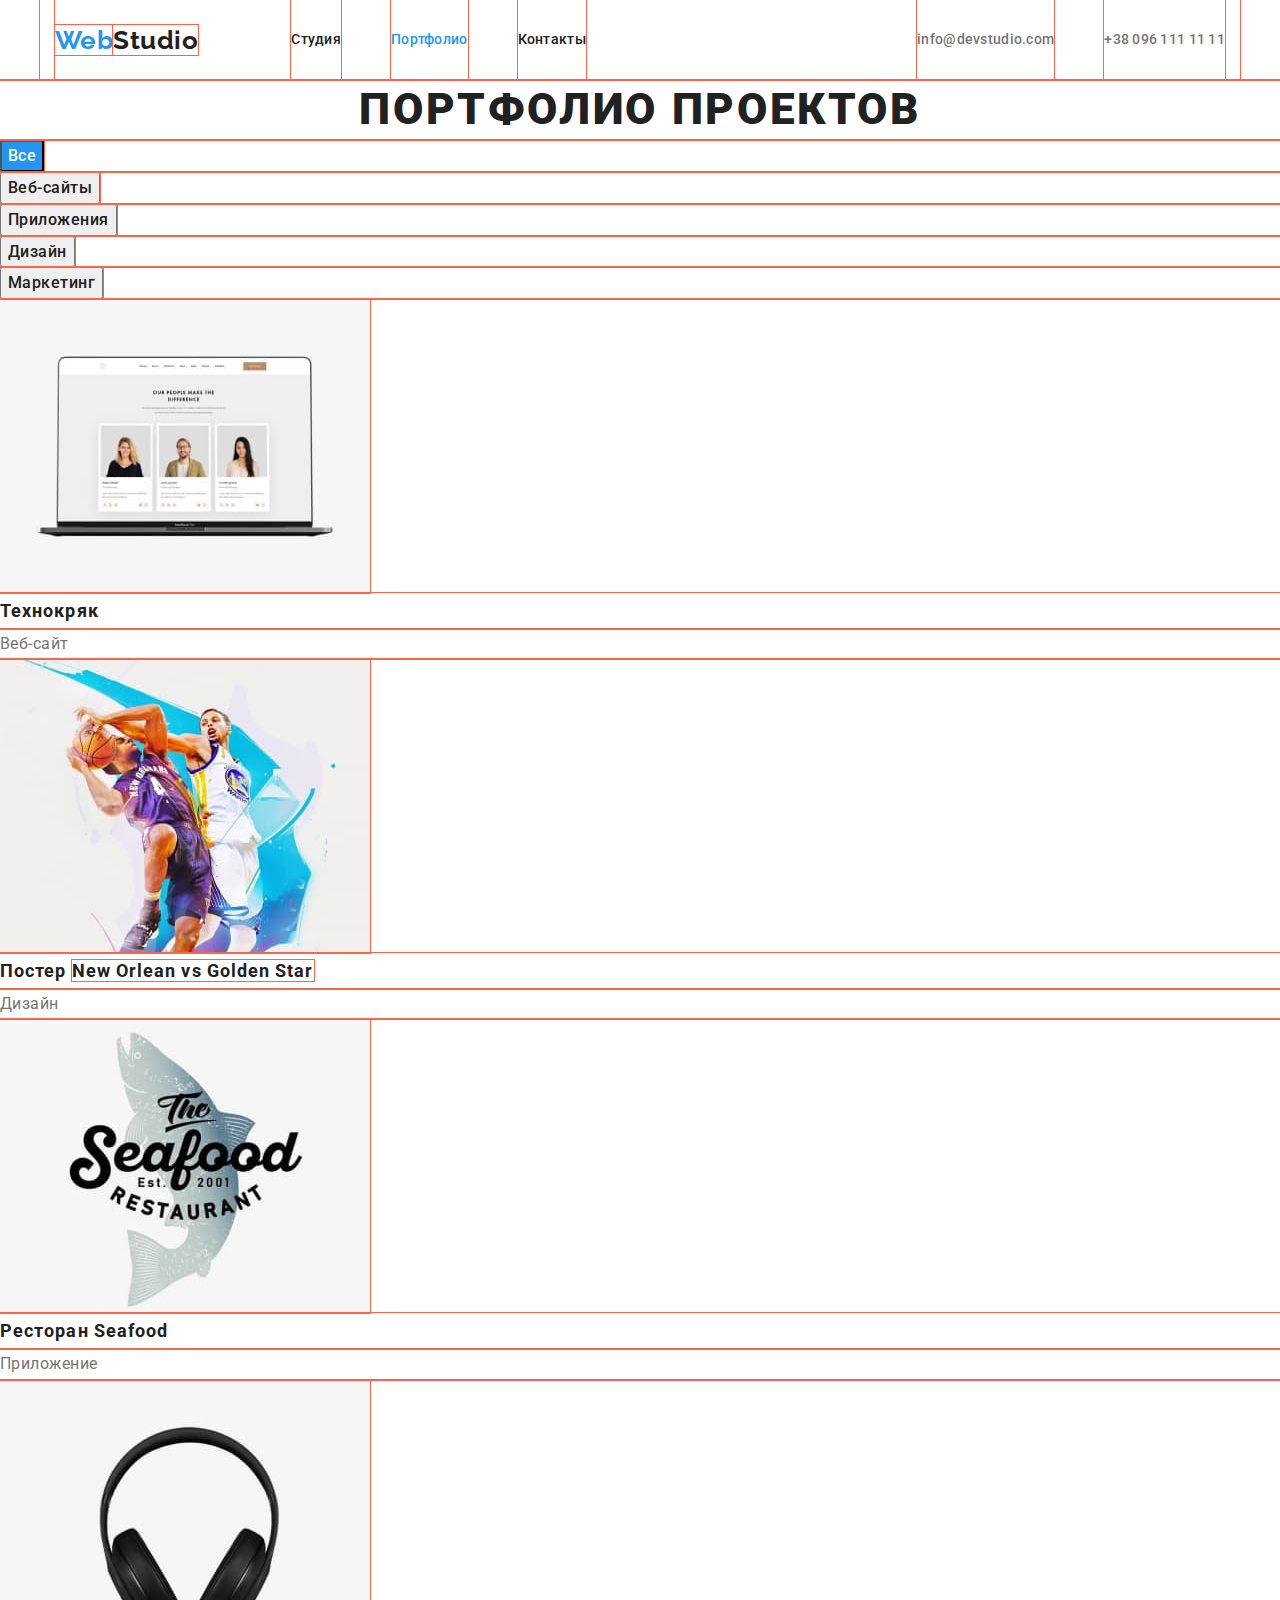
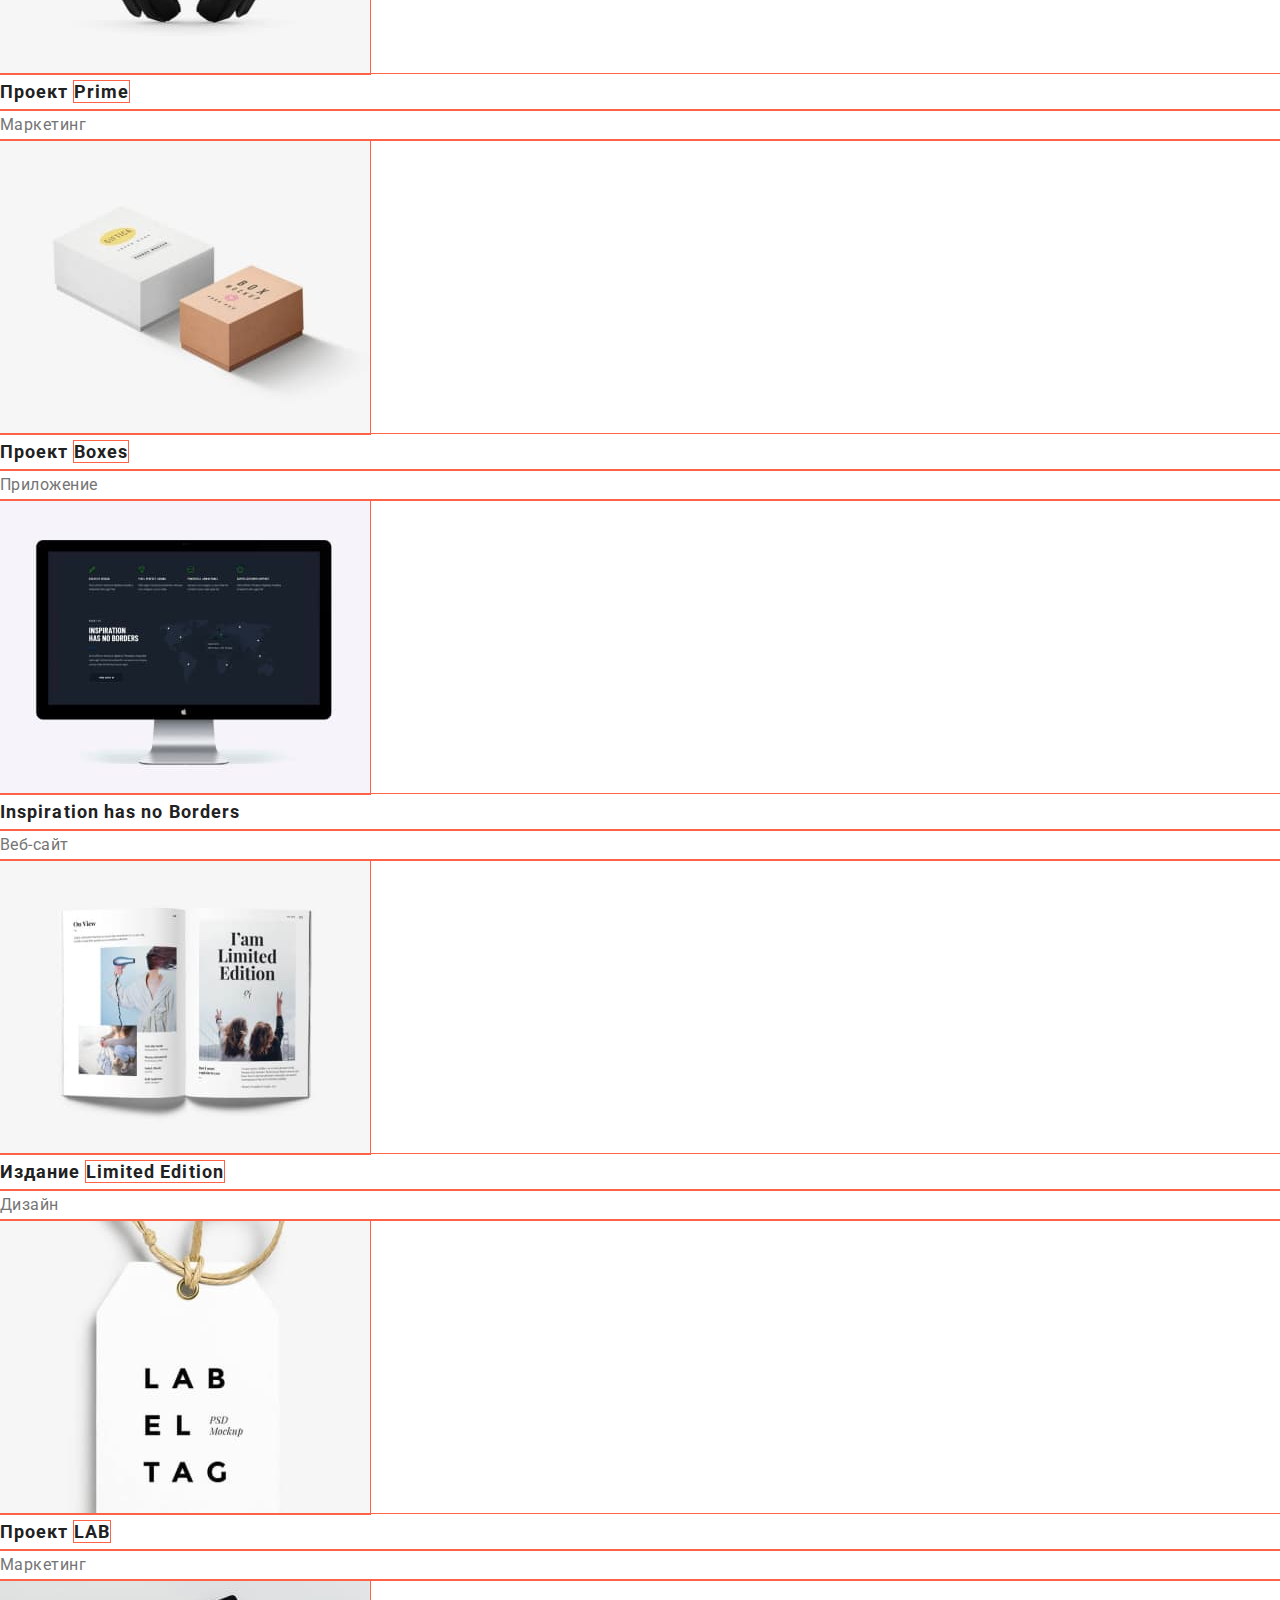
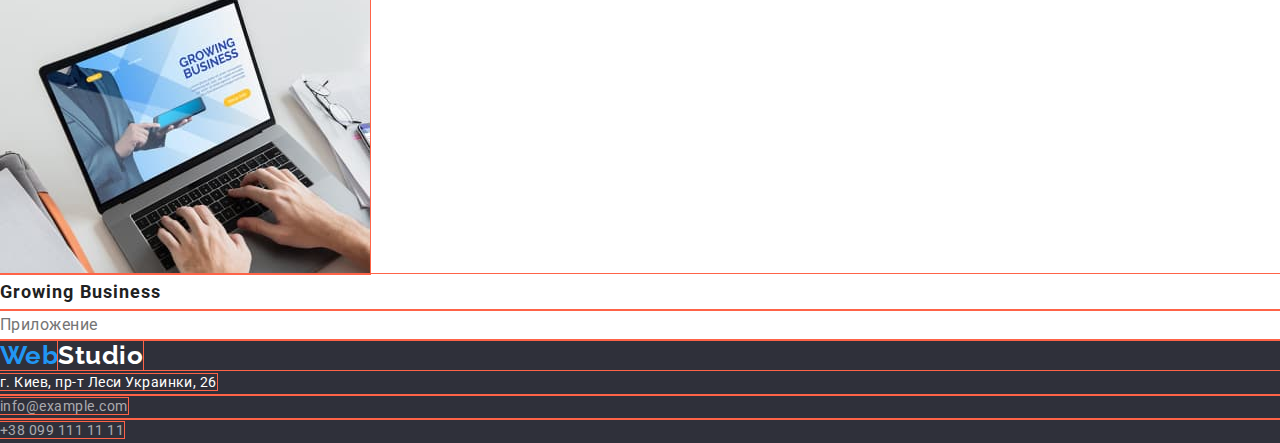
==== commit b2a1d114: "hero position" ====
--- a/portfolio.html
+++ b/portfolio.html
@@ -18,20 +18,22 @@
 
     <!--Шапка сайта-->
     <header class="page-header">
-        <nav>
-            <a href="./index.html" class="header-logo">Web<span class="header-logo-span">Studio</span></a>
-        
-            <ul class="site-nav list">
-                <li><a href="./index.html" class="site-nav-link">Студия</a></li>
-                <li><a href="./portfolio.html" class="site-nav-link active">Портфолио</a></li>
-                <li><a href="./" class="site-nav-link">Контакты</a></li>
+        <div class="container">
+            <nav class="main-nav">
+                <a href="./index.html" class="header-logo">Web<span class="header-logo-span">Studio</span></a>
+    
+                <ul class="site-nav list">
+                    <li class="item"><a href="./index.html" class="site-nav-link">Студия</a></li>
+                    <li class="item"><a href="./portfolio.html" class="site-nav-link active">Портфолио</a></li>
+                    <li class="item"><a href="./" class="site-nav-link">Контакты</a></li>
+                </ul>
+            </nav>
+    
+            <ul class="auth-nav list">
+                <li class="item"><a href="mailto:info@devstudio.com" class="auth-nav-link">info@devstudio.com</a></li>
+                <li class="item"><a href="tel:+380961111111" class="auth-nav-link">+38 096 111 11 11</a></li>
             </ul>
-        </nav>
-        
-        <ul class="auth-nav list">
-            <li><a href="mailto:info@devstudio.com" class="auth-nav-link">info@devstudio.com</a></li>
-            <li><a href="tel:+380961111111" class="auth-nav-link">+38 096 111 11 11</a></li>
-        </ul>
+        </div>
     </header>
 
     <!--Основной контент-->
--- a/css/styles.css
+++ b/css/styles.css
@@ -121,6 +121,9 @@
 
 .auth-nav-link {
     display: block;
+    padding-top: 32px;
+    padding-bottom: 32px;
+   
     color: inherit;
     
     font-weight: 500;
@@ -142,9 +145,19 @@
     background-color: rgba(47, 48, 58, 1);
 }
 
+.hero .container {
+    display: block;
+    padding-top: 200px;
+    padding-bottom: 200px;
+}
+
 .hero-title {
-    color: var(--white-color);
-
+    width: 696px;
+    margin-left: auto;
+    margin-right: auto;
+    margin-bottom: 30px;
+    
+    color: var(--white-color);
     font-weight: 900;
     font-size: 44px;
     line-height: 1.36;
@@ -155,6 +168,11 @@
 
 /* buttons */
 .hero-button {
+    display: block;
+    padding: 10px 22px 10px 22px;
+    margin-left: auto;
+    margin-right: auto;
+    
     color: var(--white-color);
     background-color: var(--accent-color);
 
@@ -162,6 +180,7 @@
     font-weight: 700;
     font-size: 16px;
     line-height: 1.88;
+    border-radius: 4px;
     
     border-style:hidden;
     letter-spacing: 0.06em;
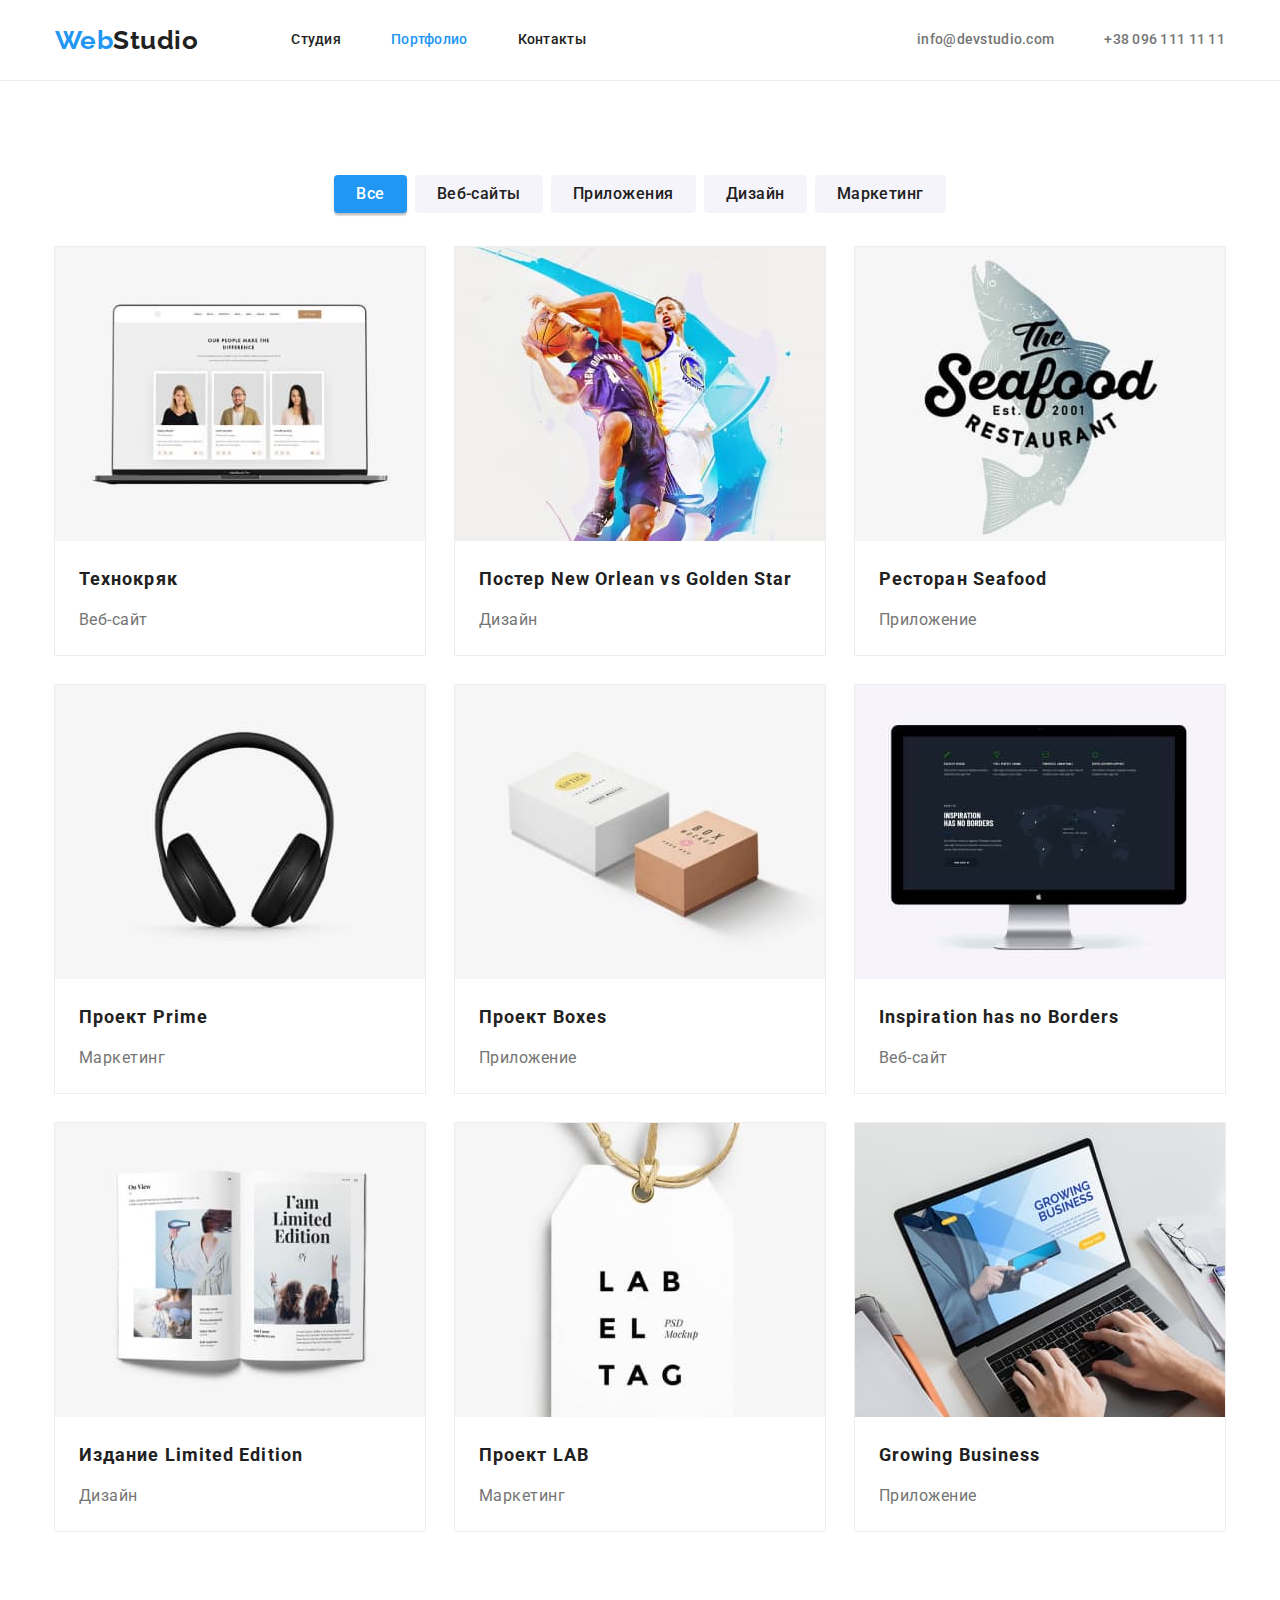
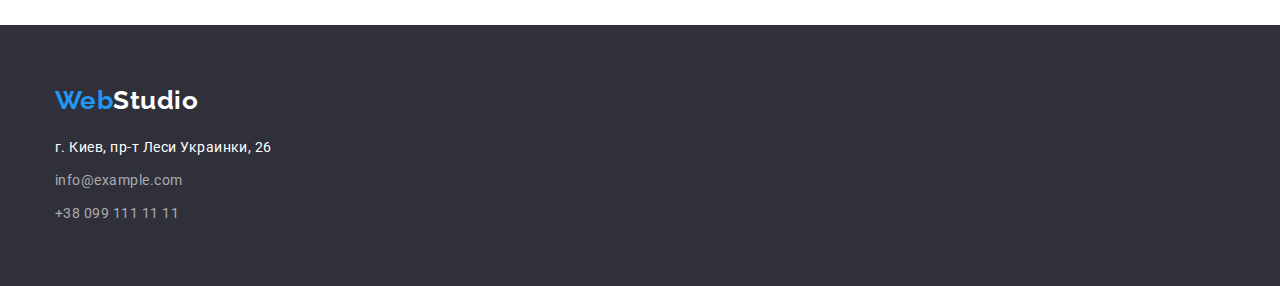
==== commit 0cf83f59: "container position" ====
--- a/portfolio.html
+++ b/portfolio.html
@@ -40,115 +40,115 @@
     <main>
 
         <!-- Портфолио -->
-        <section class="section">
-            <h1 class="section-title">Портфолио проектов</h1>
-                <ul class="filters"> 
-                    <li class="filter list">                
-                    <button type="button" class="filter-button active">Все</button>
+        <section class="section portfolio">
+            <h1 class="section-title our-portfolio">Портфолио проектов</h1>
+            <div class="container">
+                <ul class="filters list">
+                    <li class="item">
+                        <button type="button" class="filter-button active">Все</button>
                     </li>
-                    <li class="filter list">                
-                    <button type="button" class="filter-button">Веб-сайты</button>
+                    <li class="item">
+                        <button type="button" class="filter-button">Веб-сайты</button>
                     </li>
-                    <li class="filter list">                
-                    <button type="button" class="filter-button">Приложения</button>
+                    <li class="item">
+                        <button type="button" class="filter-button">Приложения</button>
                     </li>
-                    <li class="filter list">                
-                    <button type="button" class="filter-button">Дизайн</button>
+                    <li class="item">
+                        <button type="button" class="filter-button">Дизайн</button>
                     </li>
-                    <li class="filter list">                
-                    <button type="button" class="filter-button">Маркетинг</button>
+                    <li class="item">
+                        <button type="button" class="filter-button">Маркетинг</button>
                     </li>
                 </ul>
+            </div>
 
+
+            <div class="container our-projects">
                 <ul class="projects list">
-                    <li>
-                        <a href="" class="projects">
-                            <img src="./images/portfolio/technocrack.jpg" alt="Лаптоп с картинками людей" 
-                            width="370" height="294">
+                    <li class="item">
+                        <a href="" class="projects-link">
+                            <img src="./images/portfolio/technocrack.jpg" alt="Лаптоп с картинками людей" width="370" height="294">
                             <h2 class="title">Технокряк</h2>
                             <p class="text">Веб-сайт</p>
                         </a>
                     </li>
-                    <li>
-                        <a href="" class="projects">
-                            <img src="./images/portfolio/neworleanvsgoldenstar.jpg" alt="Баскетболисты боряться за мячь" 
-                            width="370" height="294">
+                    <li class="item">
+                        <a href="" class="projects-link">
+                            <img src="./images/portfolio/neworleanvsgoldenstar.jpg" alt="Баскетболисты боряться за мячь" width="370"
+                                height="294">
                             <h2 class="title">Постер <span lang="en">New Orlean vs Golden Star</span></h2>
                             <p class="text">Дизайн</p>
                         </a>
                     </li>
-                    <li>
-                        <a href="" class="projects">
-                            <img src="./images/portfolio/seafood.jpg" alt="Название ресторана с рыбой на фоне" 
-                            width="370" height="294">
+                    <li class="item">
+                        <a href="" class="projects-link">
+                            <img src="./images/portfolio/seafood.jpg" alt="Название ресторана с рыбой на фоне" width="370" height="294">
                             <h2 class="title">Ресторан Seafood</h2>
                             <p class="text">Приложение</p>
                         </a>
                     </li>
-                    <li>
-                        <a href="" class="projects">
-                            <img src="./images/portfolio/prime.jpg" alt="Наушники"
-                            width="370" height="294">
+                    <li class="item">
+                        <a href="" class="projects-link">
+                            <img src="./images/portfolio/prime.jpg" alt="Наушники" width="370" height="294">
                             <h2 class="title">Проект <span lang="en">Prime</span></h2>
                             <p class="text">Маркетинг</p>
                         </a>
                     </li>
-                    <li>
-                        <a href="" class="projects">
-                            <img src="./images/portfolio/boxes.jpg" alt="Две небольшие коробки"
-                            width="370" height="294">
+                    <li class="item">
+                        <a href="" class="projects-link">
+                            <img src="./images/portfolio/boxes.jpg" alt="Две небольшие коробки" width="370" height="294">
                             <h2 class="title">Проект <span lang="en">Boxes</span></h2>
                             <p class="text">Приложение</p>
                         </a>
                     </li>
-                    <li>
-                        <a href="" class="projects">
-                            <img src="./images/portfolio/hasnoborders.jpg" alt="Компьютер с картой мира"
-                            width="370" height="294">
+                    <li class="item">
+                        <a href="" class="projects-link">
+                            <img src="./images/portfolio/hasnoborders.jpg" alt="Компьютер с картой мира" width="370" height="294">
                             <h2 class="title" lang="en">Inspiration has no Borders</h2>
                             <p class="text">Веб-сайт</p>
                         </a>
                     </li>
-                    <li>
-                        <a href="" class="projects">
-                            <img src="./images/portfolio/limitededition.jpg" alt="Книга с картинками"
-                            width="370" height="294">
+                    <li class="item">
+                        <a href="" class="projects-link">
+                            <img src="./images/portfolio/limitededition.jpg" alt="Книга с картинками" width="370" height="294">
                             <h2 class="title">Издание <span lang="en">Limited Edition</span></h2>
                             <p class="text">Дизайн</p>
                         </a>
                     </li>
-                    <li>    
-                        <a href="" class="projects">
-                            <img src="./images/portfolio/lab.jpg" alt="бирка с надписью"
-                            width="370" height="294">
+                    <li class="item">
+                        <a href="" class="projects-link">
+                            <img src="./images/portfolio/lab.jpg" alt="бирка с надписью" width="370" height="294">
                             <h2 class="title">Проект <span lang="en">LAB</span></h2>
                             <p class="text">Маркетинг</p>
                         </a>
-                    </li>            
-                    <li>
-                        <a href="" class="projects">
-                            <img src="./images/portfolio/growingbusiness.jpg" alt="Лаптоп на экране человек с телефоном и надпись Growing business"
-                            width="370" height="294">
+                    </li>
+                    <li class="item">
+                        <a href="" class="projects-link">
+                            <img src="./images/portfolio/growingbusiness.jpg"
+                                alt="Лаптоп на экране человек с телефоном и надпись Growing business" width="370" height="294">
                             <h2 class="title" lang="en">Growing Business</h2>
                             <p class="text">Приложение</p>
                         </a>
                     </li>
                 </ul>
+            </div>
         </section>
 
     </main>
 
     <!--Подвал-->
     <footer class="footer">
+        <div class="container">
             <a class="footer-logo" href="./index.html">Web<span class="footer-logo span">Studio</span></a>
             <address>
                 <ul class="address list">
-                    <li><a href="https://goo.gl/maps/AirsbdC57sYQPZAz8" target="_blank" rel="noopener noreferrer"
-                            class="footer-link address">г. Киев, пр-т Леси Украинки, 26</a></li>
-                    <li><a href="mailto:info@dexample.com" class="footer-link">info@example.com</a></li>
-                    <li><a href="tel:+380991111111" class="footer-link">+38 099 111 11 11</a></li>
+                    <li class="item"><a href="https://goo.gl/maps/AirsbdC57sYQPZAz8" target="_blank"
+                            rel="noopener noreferrer" class="footer-link address">г. Киев, пр-т Леси Украинки, 26</a></li>
+                    <li class="item"><a href="mailto:info@dexample.com" class="footer-link">info@example.com</a></li>
+                    <li class="item"><a href="tel:+380991111111" class="footer-link">+38 099 111 11 11</a></li>
                 </ul>
             </address>
+        </div>
     </footer>
 </body>
 
--- a/css/styles.css
+++ b/css/styles.css
@@ -12,7 +12,7 @@
 }
 
 * {
-    outline: 1px solid tomato;
+    /* outline: 1px solid tomato; */
 }
 
 .body {
@@ -51,6 +51,10 @@
 }
 
 /* page-header */
+
+.page-header {
+    border-bottom: 1px solid #ECECEC;
+}
 
 .page-header .container {
     display: flex;
@@ -146,15 +150,11 @@
 }
 
 .hero .container {
-    display: block;
     padding-top: 200px;
     padding-bottom: 200px;
 }
 
 .hero-title {
-    width: 696px;
-    margin-left: auto;
-    margin-right: auto;
     margin-bottom: 30px;
     
     color: var(--white-color);
@@ -195,13 +195,18 @@
 
 
 .filter-button {
-    color: var(--secondary-color);
+    padding: 6px 22px 6px 22px;
+
+    color: var(--secondary-color);
+    background-color: var(--team-color);
 
     font-family: roboto, sans-serif;
     font-weight: 500;
     font-size: 16px;
     line-height: 1.62;
     letter-spacing: 0.03em;
+    border-radius: 4px;
+    border: none;
 
     cursor:pointer;
 
@@ -214,6 +219,10 @@
 }
 
 .filter-button.active {
+
+    box-shadow: 0px 3px 1px rgba(0, 0, 0, 0.1), 0px 1px 2px rgba(0, 0, 0, 0.08), 0px 2px 2px rgba(0, 0, 0, 0.12);
+    border-radius: 4px;
+
     color: var(--white-color);
     background-color: var(--accent-color);
 }
@@ -241,6 +250,39 @@
 
 }
 
+/* visuali hidden */
+
+.advantages-main-title {
+    position: absolute;
+    width: 1px;
+    height: 1px;
+    margin: -1px;
+    border: 0;
+    padding: 0;
+    white-space: nowrap;
+    clip-path: inset(100%);
+    clip: rect(0 0 0 0);
+    overflow: hidden;
+}
+
+/* advantages */
+.container .advantages {
+    display: flex;
+}
+
+.container.our-advantages {
+    margin-top: 94px;
+}
+
+.advantages .item {
+    margin-right: 30px;
+    width: calc((100% - 90px) / 4);
+}
+
+.advantages .item:nth-child(4n) {
+    margin-right: 0;
+}
+
 .advantages-title {
     color: var(--secondary-color);
 
@@ -255,17 +297,69 @@
     line-height: 1.71;
 }
 
+
+/* work list */
+
+
+.container .work {
+    display: flex;
+    justify-content: space-between;
+}
+
+.container.our-work {
+    margin-top: 50px;
+}
+
+.work-title {
+    margin-top: 94px;
+}
+
+
+/* team */
+
+
 .section.team {
     background-color: var(--team-color);
+    margin-top: 94px;;
+    padding-top: 94px;
+    padding-bottom: 94px;
+}
+
+.container.our-team {
+    margin-top: 50px;
+}
+
+.container .team {
+    display: flex;
+}
+
+.team .item {
+    width: calc((100% -90px) /4);
+    margin-right: 30px;
+    padding-bottom: 30px;
+
+    box-shadow: 0px 1px 3px rgba(0, 0, 0, 0.12), 0px 1px 1px rgba(0, 0, 0, 0.14), 0px 2px 1px rgba(0, 0, 0, 0.2);
+    border-radius: 0px 0px 4px 4px;
+
+    background-color: var(--white-color);
+}
+
+.team .item:nth-child(4n) {
+    margin-right: 0px;
 }
 
 .team.list {
-    background-color: var(--white-color);
+    background-color: var(--team-color);
+}
+
+.team-title {
+    margin-top: 30px;
 }
 
 .team-title,
 .team-text {
     text-align: center;
+    margin-bottom: 10px;
 }
 
 .team p {
@@ -282,12 +376,83 @@
     letter-spacing: 0.03em;
 }
 
-.projects {
+/* projects portfolio */
+
+.section.portfolio {
+    margin-top: 94px;
+    margin-bottom: 94px;
+}
+
+.section-title.our-portfolio {
+    position: absolute;
+    width: 1px;
+    height: 1px;
+    margin: -1px;
+    border: 0;
+    padding: 0;
+    white-space: nowrap;
+    clip-path: inset(100%);
+    clip: rect(0 0 0 0);
+    overflow: hidden;
+}
+
+.container .filters {
+    display: flex;
+    justify-content: center;
+}
+
+.filters .item:not(:last-child) {
+    margin-right: 8px;
+}
+
+
+.container.our-projects {
+    margin-top: 34px;
+}
+
+.container .projects {
+    display: flex;
+    flex-wrap: wrap;
+}
+
+.projects-link {
+
     color:var(--main-color);
 
     font-size: 16px;
     line-height: 1.88;
     text-decoration: none;
+}
+
+.projects-link .title {
+    padding-top: 20px;
+    padding-left: 24px;
+    padding-right: 24px;
+    padding-bottom: 8px;
+}
+
+.projects-link .text {
+    padding-left: 24px;
+    padding-right: 24px;
+}
+
+.projects .item {
+    padding-bottom: 20px;
+
+    outline: 1px solid #EEEEEE;
+}
+
+.projects .item {
+    margin-right: 30px;
+    margin-bottom: 30px;
+}
+
+.projects .item:nth-child(3n) {
+    margin-right: 0px;
+}
+
+.projects .item:nth-last-child(-n+3) {
+    margin-bottom: 0px;
 }
 
 .projects h2 {
@@ -300,13 +465,12 @@
     text-align: left;
 }
 
-
-
-
-
 /* footer */
 
 .footer {
+    padding-top: 60px;
+    padding-bottom: 60px;
+
     background-color: var(--grey-color)
 }
 
@@ -326,6 +490,7 @@
 .footer-link {
 color: var(--adress-color);
 
+font-weight: 400;
 font-style: normal;
 font-size: 14px;
 line-height: 1.71;
@@ -337,6 +502,16 @@
     color: var(--accent-color);
 }
 
+.address {
+    margin-top: 20px;
+}
+
+.address .item:not(:last-child) {
+    margin-bottom: 9px;
+}
+
+
+
 .footer-link.address {
     color: var(--white-color);
 }
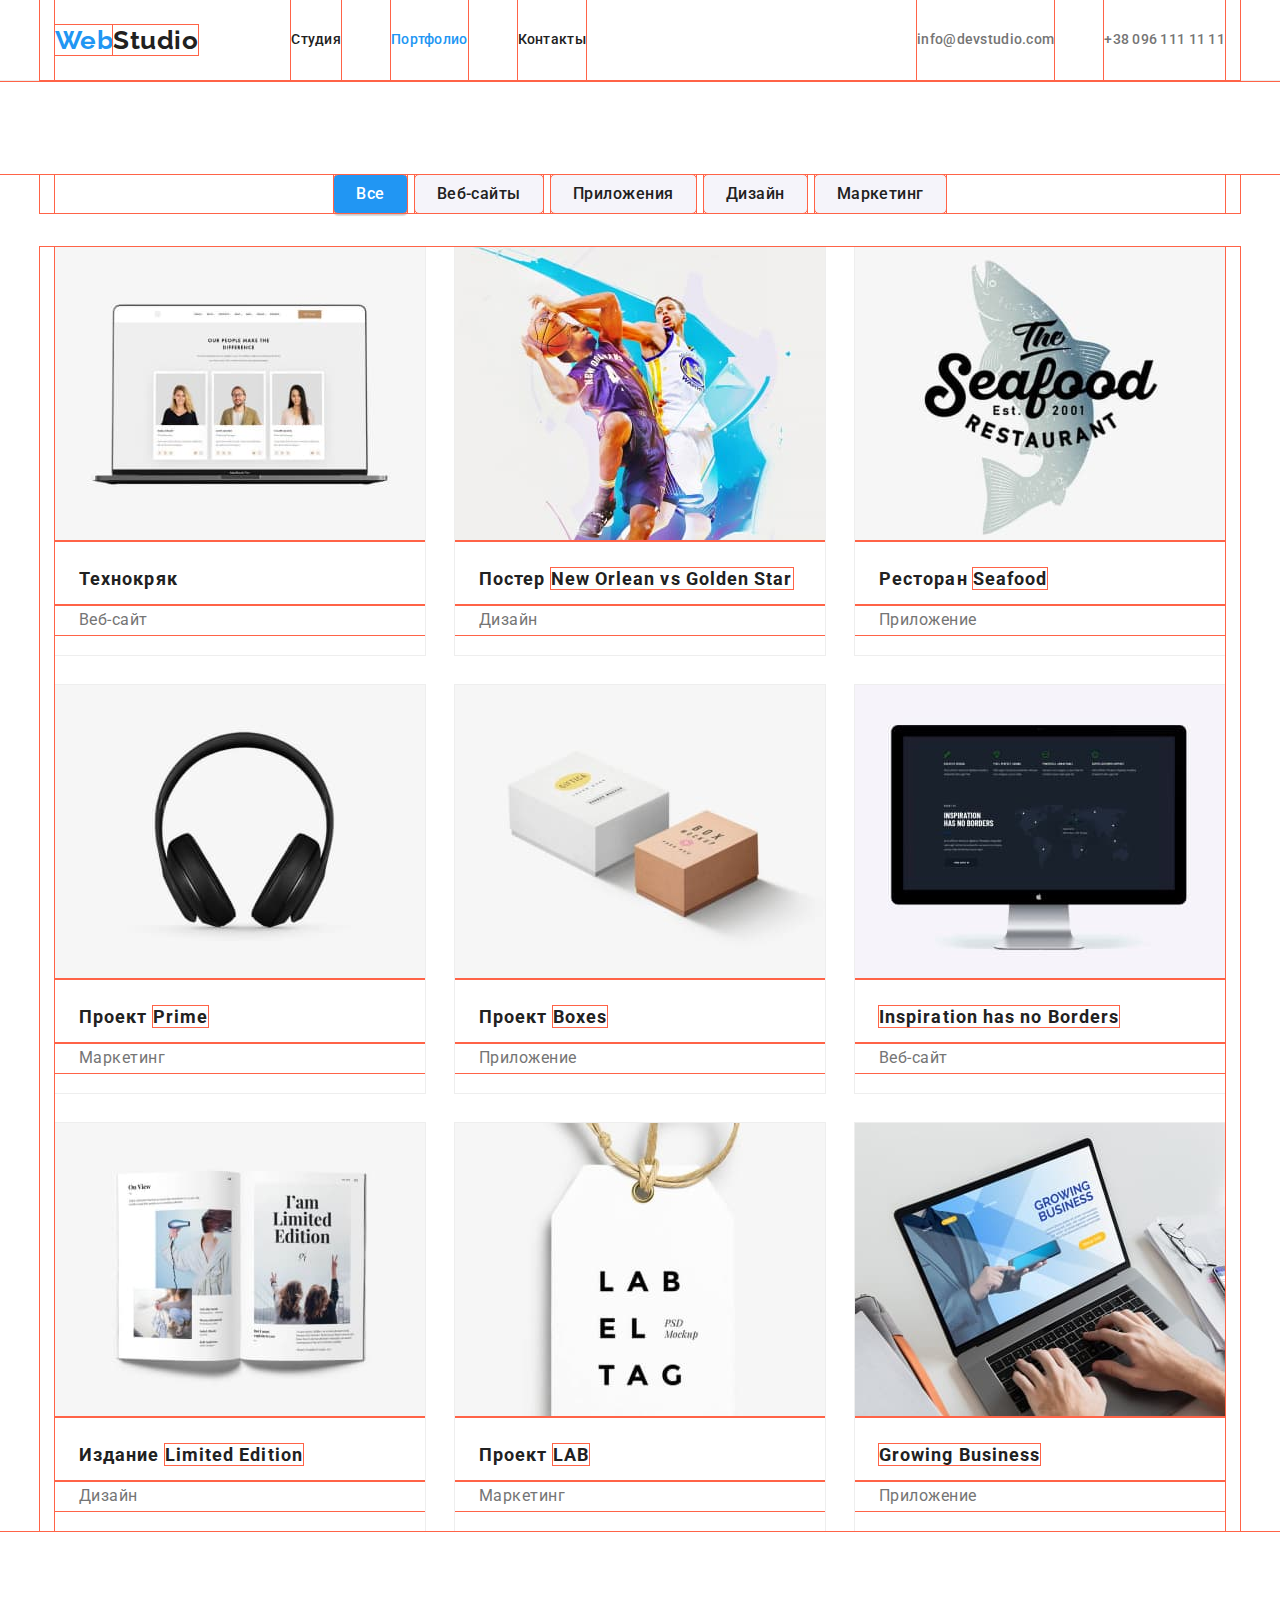
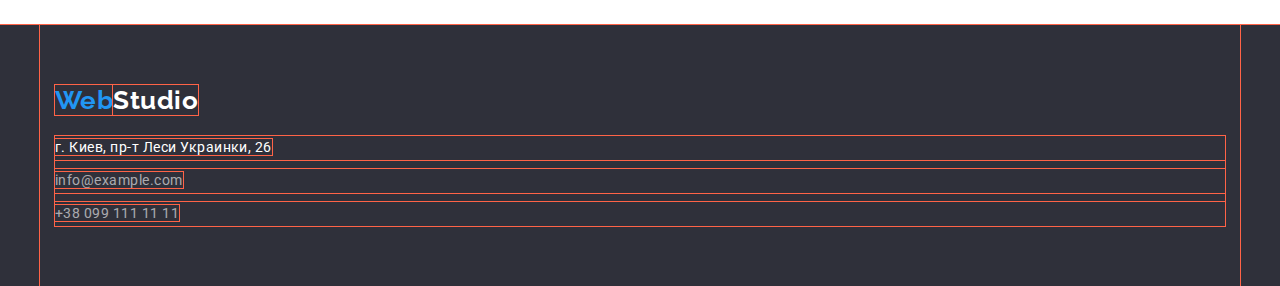
==== commit 21a6f567: "update + test" ====
--- a/portfolio.html
+++ b/portfolio.html
@@ -6,11 +6,11 @@
     <meta http-equiv="X-UA-Compatible" content="IE=edge">
     <meta name="viewport" content="width=device-width, initial-scale=1.0">
     <title>Web studio</title>
-    <link rel="stylesheet" href="https://cdnjs.cloudflare.com/ajax/libs/modern-normalize/1.1.0/modern-normalize.min.css">
     <link rel="preconnect" href="https://fonts.googleapis.com">
     <link rel="preconnect" href="https://fonts.gstatic.com" crossorigin>
     <link href="https://fonts.googleapis.com/css2?family=Raleway:wght@700&family=Roboto:wght@400;500;700;900&display=swap"
         rel="stylesheet">
+    <link rel="stylesheet" href="https://cdnjs.cloudflare.com/ajax/libs/modern-normalize/1.1.0/modern-normalize.min.css">
     <link rel="stylesheet" href="./css/styles.css" />
 </head>
 
@@ -83,7 +83,7 @@
                     <li class="item">
                         <a href="" class="projects-link">
                             <img src="./images/portfolio/seafood.jpg" alt="Название ресторана с рыбой на фоне" width="370" height="294">
-                            <h2 class="title">Ресторан Seafood</h2>
+                            <h2 class="title">Ресторан <span lang="en">Seafood</span></h2>
                             <p class="text">Приложение</p>
                         </a>
                     </li>
@@ -104,7 +104,7 @@
                     <li class="item">
                         <a href="" class="projects-link">
                             <img src="./images/portfolio/hasnoborders.jpg" alt="Компьютер с картой мира" width="370" height="294">
-                            <h2 class="title" lang="en">Inspiration has no Borders</h2>
+                            <h2 class="title"><span lang="en">Inspiration has no Borders</span></h2>
                             <p class="text">Веб-сайт</p>
                         </a>
                     </li>
@@ -126,7 +126,7 @@
                         <a href="" class="projects-link">
                             <img src="./images/portfolio/growingbusiness.jpg"
                                 alt="Лаптоп на экране человек с телефоном и надпись Growing business" width="370" height="294">
-                            <h2 class="title" lang="en">Growing Business</h2>
+                            <h2 class="title"><span lang="en">Growing Business</span></h2>
                             <p class="text">Приложение</p>
                         </a>
                     </li>
--- a/css/styles.css
+++ b/css/styles.css
@@ -12,7 +12,7 @@
 }
 
 * {
-    /* outline: 1px solid tomato; */
+    outline: 1px solid tomato;
 }
 
 .body {
@@ -30,7 +30,7 @@
 h1, h2, h3, h4, h5, h6, p {
     margin-top: 0;
     margin-bottom: 0;
-    margin-left: 0;;
+    margin-left: 0;
 }
 
 ul, li {
@@ -146,7 +146,7 @@
 /* hero */
 
 .hero {
-    background-color: rgba(47, 48, 58, 1);
+    background-color: #2F303A
 }
 
 .hero .container {
@@ -207,7 +207,6 @@
     letter-spacing: 0.03em;
     border-radius: 4px;
     border: none;
-
     cursor:pointer;
 
 }
@@ -216,6 +215,8 @@
 .filter-button:focus {
     color: var(--white-color);
     background-color: var(--accent-color);
+    box-shadow: 0px 3px 1px rgba(0, 0, 0, 0.1), 0px 1px 2px rgba(0, 0, 0, 0.08), 0px 2px 2px rgba(0, 0, 0, 0.12);
+    border-radius: 4px;
 }
 
 .filter-button.active {
@@ -293,6 +294,7 @@
 }
 
 .advantages-text {
+    margin-top: 10px;
     font-size: 14px;
     line-height: 1.71;
 }
@@ -302,12 +304,16 @@
 
 
 .container .work {
+    margin-top: 50px;
     display: flex;
-    justify-content: space-between;
-}
-
-.container.our-work {
-    margin-top: 50px;
+}
+
+.work.list {
+    width: calc((100% -60px) /3);
+}
+
+.work .item {
+    margin-right: 30px;
 }
 
 .work-title {
@@ -320,13 +326,12 @@
 
 .section.team {
     background-color: var(--team-color);
-    margin-top: 94px;;
+}
+
+.container.our-team {
+    margin-top: 94px;
     padding-top: 94px;
     padding-bottom: 94px;
-}
-
-.container.our-team {
-    margin-top: 50px;
 }
 
 .container .team {
@@ -349,6 +354,8 @@
 }
 
 .team.list {
+    margin-top: 50px;
+
     background-color: var(--team-color);
 }
 
@@ -468,12 +475,15 @@
 /* footer */
 
 .footer {
+    background-color: var(--grey-color);
+    margin-right: auto;
+    margin-left: auto;
+}
+
+.footer .container {
     padding-top: 60px;
     padding-bottom: 60px;
-
-    background-color: var(--grey-color)
-}
-
+}
 
 .footer-logo {
     font-family: raleway, sans-serif;
@@ -514,6 +524,7 @@
 
 .footer-link.address {
     color: var(--white-color);
+    
 }
 
 .footer-link.address:hover,
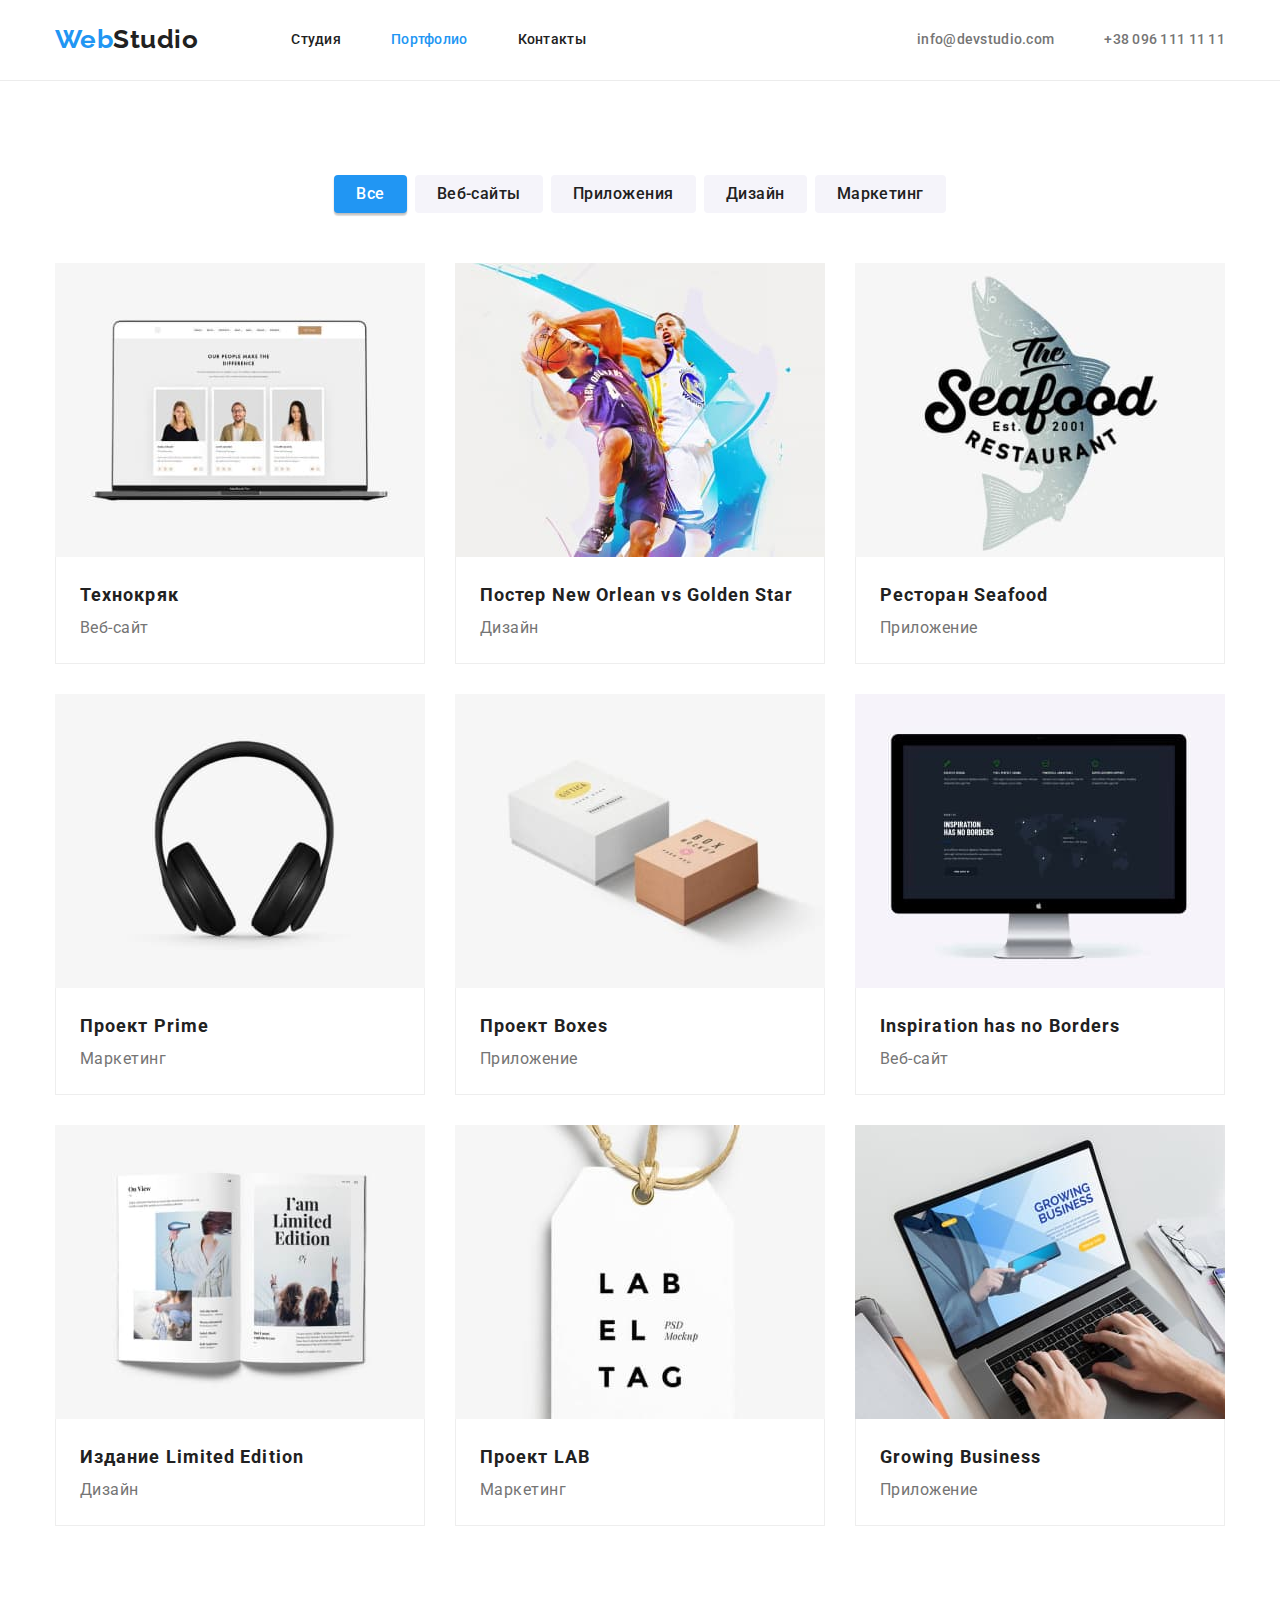
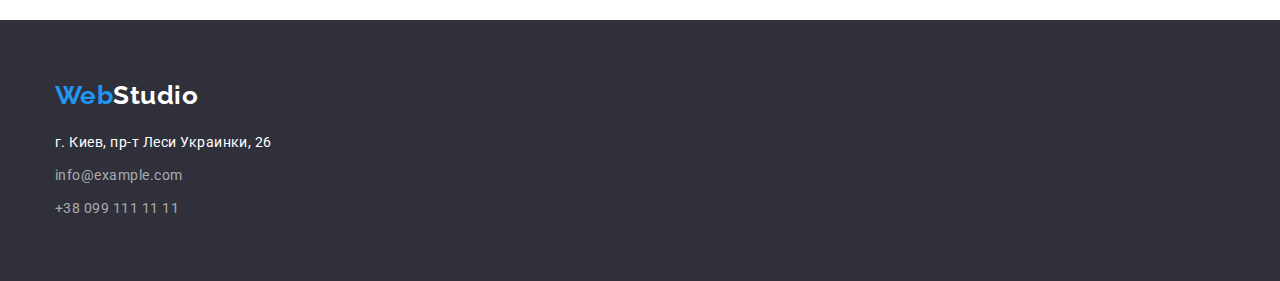
==== commit f38eee40: "last update" ====
--- a/portfolio.html
+++ b/portfolio.html
@@ -68,66 +68,83 @@
                     <li class="item">
                         <a href="" class="projects-link">
                             <img src="./images/portfolio/technocrack.jpg" alt="Лаптоп с картинками людей" width="370" height="294">
+                        <div class="projects-card-wrapper">
                             <h2 class="title">Технокряк</h2>
                             <p class="text">Веб-сайт</p>
+                        </div>
                         </a>
                     </li>
                     <li class="item">
                         <a href="" class="projects-link">
                             <img src="./images/portfolio/neworleanvsgoldenstar.jpg" alt="Баскетболисты боряться за мячь" width="370"
                                 height="294">
+                        <div class="projects-card-wrapper">
                             <h2 class="title">Постер <span lang="en">New Orlean vs Golden Star</span></h2>
                             <p class="text">Дизайн</p>
+                        </div>
                         </a>
                     </li>
                     <li class="item">
                         <a href="" class="projects-link">
                             <img src="./images/portfolio/seafood.jpg" alt="Название ресторана с рыбой на фоне" width="370" height="294">
+                        <div class="projects-card-wrapper">
                             <h2 class="title">Ресторан <span lang="en">Seafood</span></h2>
                             <p class="text">Приложение</p>
+                        </div>
                         </a>
                     </li>
                     <li class="item">
                         <a href="" class="projects-link">
                             <img src="./images/portfolio/prime.jpg" alt="Наушники" width="370" height="294">
+                        <div class="projects-card-wrapper">
                             <h2 class="title">Проект <span lang="en">Prime</span></h2>
                             <p class="text">Маркетинг</p>
+                        </div>
                         </a>
                     </li>
                     <li class="item">
                         <a href="" class="projects-link">
                             <img src="./images/portfolio/boxes.jpg" alt="Две небольшие коробки" width="370" height="294">
+                        <div class="projects-card-wrapper">
                             <h2 class="title">Проект <span lang="en">Boxes</span></h2>
                             <p class="text">Приложение</p>
+                        </div>
                         </a>
                     </li>
                     <li class="item">
                         <a href="" class="projects-link">
                             <img src="./images/portfolio/hasnoborders.jpg" alt="Компьютер с картой мира" width="370" height="294">
+                        <div class="projects-card-wrapper">
                             <h2 class="title"><span lang="en">Inspiration has no Borders</span></h2>
                             <p class="text">Веб-сайт</p>
+                        </div>
                         </a>
                     </li>
                     <li class="item">
                         <a href="" class="projects-link">
                             <img src="./images/portfolio/limitededition.jpg" alt="Книга с картинками" width="370" height="294">
+                        <div class="projects-card-wrapper">
                             <h2 class="title">Издание <span lang="en">Limited Edition</span></h2>
                             <p class="text">Дизайн</p>
+                        </div>
                         </a>
                     </li>
                     <li class="item">
                         <a href="" class="projects-link">
                             <img src="./images/portfolio/lab.jpg" alt="бирка с надписью" width="370" height="294">
+                        <div class="projects-card-wrapper">
                             <h2 class="title">Проект <span lang="en">LAB</span></h2>
                             <p class="text">Маркетинг</p>
+                        </div>
                         </a>
                     </li>
                     <li class="item">
                         <a href="" class="projects-link">
                             <img src="./images/portfolio/growingbusiness.jpg"
                                 alt="Лаптоп на экране человек с телефоном и надпись Growing business" width="370" height="294">
+                        <div class="projects-card-wrapper">
                             <h2 class="title"><span lang="en">Growing Business</span></h2>
-                            <p class="text">Приложение</p>
+                            <p class="text">Приложение</p></div>
                         </a>
                     </li>
                 </ul>
--- a/css/styles.css
+++ b/css/styles.css
@@ -12,7 +12,7 @@
 }
 
 * {
-    outline: 1px solid tomato;
+    /* outline: 1px solid tomato; */
 }
 
 .body {
@@ -50,10 +50,13 @@
     padding-right: 15px;
 }
 
+
 /* page-header */
 
 .page-header {
     border-bottom: 1px solid #ECECEC;
+    padding-top: 24px;
+    padding-bottom: 25px;
 }
 
 .page-header .container {
@@ -92,12 +95,7 @@
 }
 
 .site-nav-link {
-    display: block;
-    padding-top: 32px;
-    padding-bottom: 32px;
-
-
-    color: var(--secondary-color);
+   color: var(--secondary-color);
     
     font-weight: 500;
     font-size: 14px;
@@ -124,10 +122,6 @@
 }
 
 .auth-nav-link {
-    display: block;
-    padding-top: 32px;
-    padding-bottom: 32px;
-   
     color: inherit;
     
     font-weight: 500;
@@ -168,6 +162,7 @@
 
 /* buttons */
 .hero-button {
+    min-width: 200px;
     display: block;
     padding: 10px 22px 10px 22px;
     margin-left: auto;
@@ -248,7 +243,11 @@
     font-size: 36px;
     line-height: 1.17;
     text-align: center;
-
+}
+
+.section {
+    padding-top: 94px;
+    padding-bottom: 94px;
 }
 
 /* visuali hidden */
@@ -271,10 +270,6 @@
     display: flex;
 }
 
-.container.our-advantages {
-    margin-top: 94px;
-}
-
 .advantages .item {
     margin-right: 30px;
     width: calc((100% - 90px) / 4);
@@ -302,6 +297,9 @@
 
 /* work list */
 
+.our-work {
+    padding-top: 0px;
+}
 
 .container .work {
     margin-top: 50px;
@@ -316,22 +314,11 @@
     margin-right: 30px;
 }
 
-.work-title {
-    margin-top: 94px;
-}
-
-
 /* team */
 
 
 .section.team {
     background-color: var(--team-color);
-}
-
-.container.our-team {
-    margin-top: 94px;
-    padding-top: 94px;
-    padding-bottom: 94px;
 }
 
 .container .team {
@@ -384,11 +371,6 @@
 }
 
 /* projects portfolio */
-
-.section.portfolio {
-    margin-top: 94px;
-    margin-bottom: 94px;
-}
 
 .section-title.our-portfolio {
     position: absolute;
@@ -414,7 +396,7 @@
 
 
 .container.our-projects {
-    margin-top: 34px;
+    margin-top: 50px;
 }
 
 .container .projects {
@@ -431,27 +413,16 @@
     text-decoration: none;
 }
 
-.projects-link .title {
-    padding-top: 20px;
-    padding-left: 24px;
-    padding-right: 24px;
-    padding-bottom: 8px;
-}
-
-.projects-link .text {
-    padding-left: 24px;
-    padding-right: 24px;
-}
-
-.projects .item {
-    padding-bottom: 20px;
-
-    outline: 1px solid #EEEEEE;
-}
-
 .projects .item {
     margin-right: 30px;
     margin-bottom: 30px;
+}
+
+.projects-card-wrapper {
+    padding: 20px 24px 20px 24px;
+
+    border: 1px solid #EEEEEE;
+    border-top: none;
 }
 
 .projects .item:nth-child(3n) {
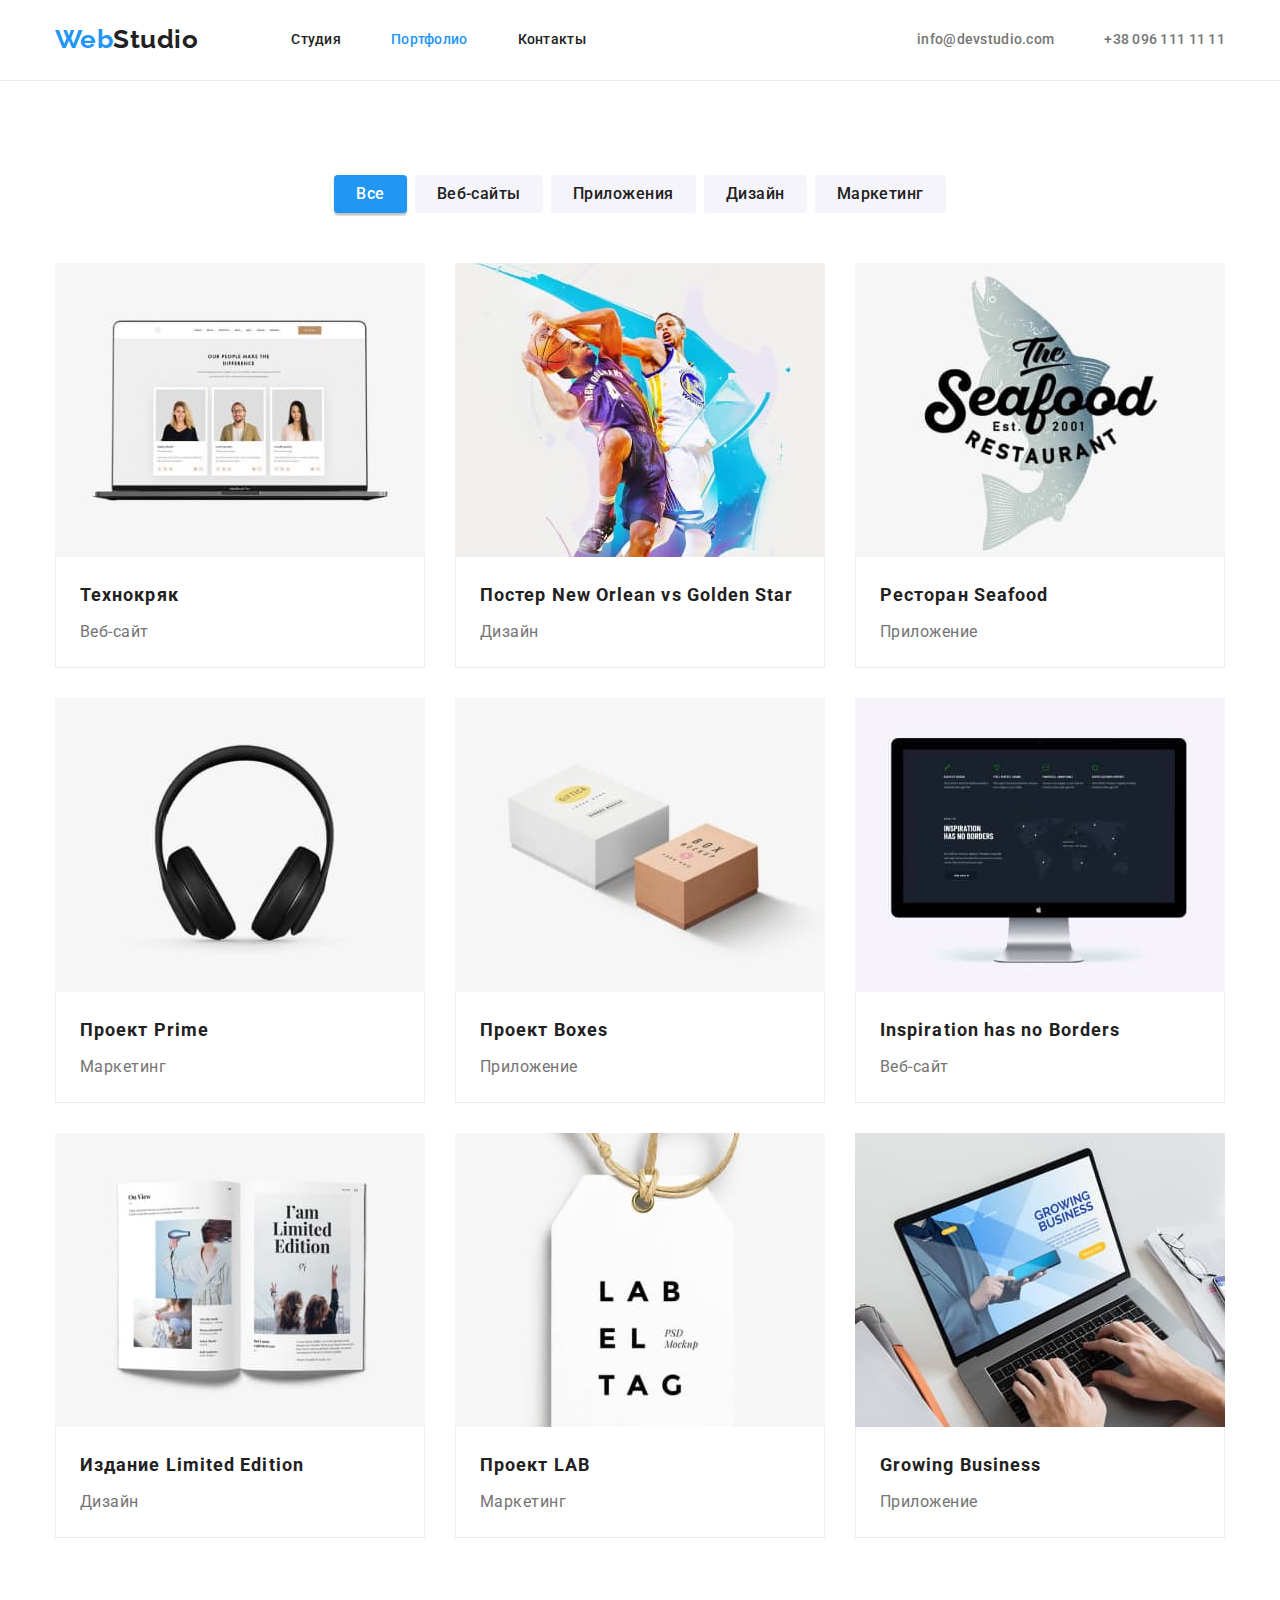
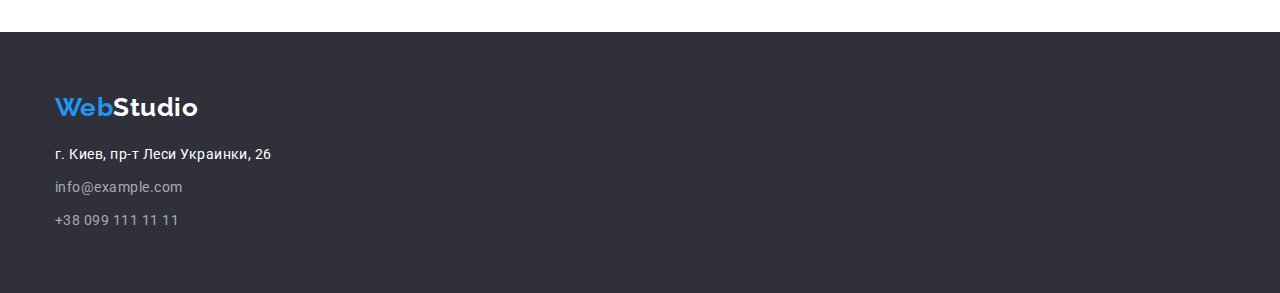
==== commit 7b8b7bb9: "mentor update" ====
--- a/portfolio.html
+++ b/portfolio.html
@@ -40,7 +40,7 @@
     <main>
 
         <!-- Портфолио -->
-        <section class="section portfolio">
+        <section class="section">
             <h1 class="section-title our-portfolio">Портфолио проектов</h1>
             <div class="container">
                 <ul class="filters list">
@@ -60,10 +60,7 @@
                         <button type="button" class="filter-button">Маркетинг</button>
                     </li>
                 </ul>
-            </div>
 
-
-            <div class="container our-projects">
                 <ul class="projects list">
                     <li class="item">
                         <a href="" class="projects-link">
--- a/css/styles.css
+++ b/css/styles.css
@@ -140,12 +140,10 @@
 /* hero */
 
 .hero {
-    background-color: #2F303A
-}
-
-.hero .container {
     padding-top: 200px;
     padding-bottom: 200px;
+    
+    background-color: #2F303A
 }
 
 .hero-title {
@@ -306,13 +304,11 @@
     display: flex;
 }
 
-.work.list {
-    width: calc((100% -60px) /3);
-}
-
-.work .item {
+
+.work .item:not(:last-child) {
     margin-right: 30px;
 }
+
 
 /* team */
 
@@ -328,12 +324,12 @@
 .team .item {
     width: calc((100% -90px) /4);
     margin-right: 30px;
-    padding-bottom: 30px;
 
     box-shadow: 0px 1px 3px rgba(0, 0, 0, 0.12), 0px 1px 1px rgba(0, 0, 0, 0.14), 0px 2px 1px rgba(0, 0, 0, 0.2);
     border-radius: 0px 0px 4px 4px;
 
     background-color: var(--white-color);
+    text-align: center;
 }
 
 .team .item:nth-child(4n) {
@@ -346,14 +342,9 @@
     background-color: var(--team-color);
 }
 
-.team-title {
+.team .team-name-wrapper {
     margin-top: 30px;
-}
-
-.team-title,
-.team-text {
-    text-align: center;
-    margin-bottom: 10px;
+    margin-bottom: 30px;
 }
 
 .team p {
@@ -362,6 +353,8 @@
 }
 
 .team h3 {
+    margin-bottom: 10px;
+    
     color: var(--secondary-color);
     
     font-weight: 500;
@@ -395,7 +388,7 @@
 }
 
 
-.container.our-projects {
+.projects {
     margin-top: 50px;
 }
 
@@ -423,6 +416,10 @@
 
     border: 1px solid #EEEEEE;
     border-top: none;
+}
+
+.projects-card-wrapper p {
+    margin-top: 4px;
 }
 
 .projects .item:nth-child(3n) {
@@ -446,14 +443,12 @@
 /* footer */
 
 .footer {
+    padding-top: 60px;
+    padding-bottom: 60px;
+
     background-color: var(--grey-color);
     margin-right: auto;
     margin-left: auto;
-}
-
-.footer .container {
-    padding-top: 60px;
-    padding-bottom: 60px;
 }
 
 .footer-logo {
@@ -483,7 +478,7 @@
     color: var(--accent-color);
 }
 
-.address {
+.address.list {
     margin-top: 20px;
 }
 
